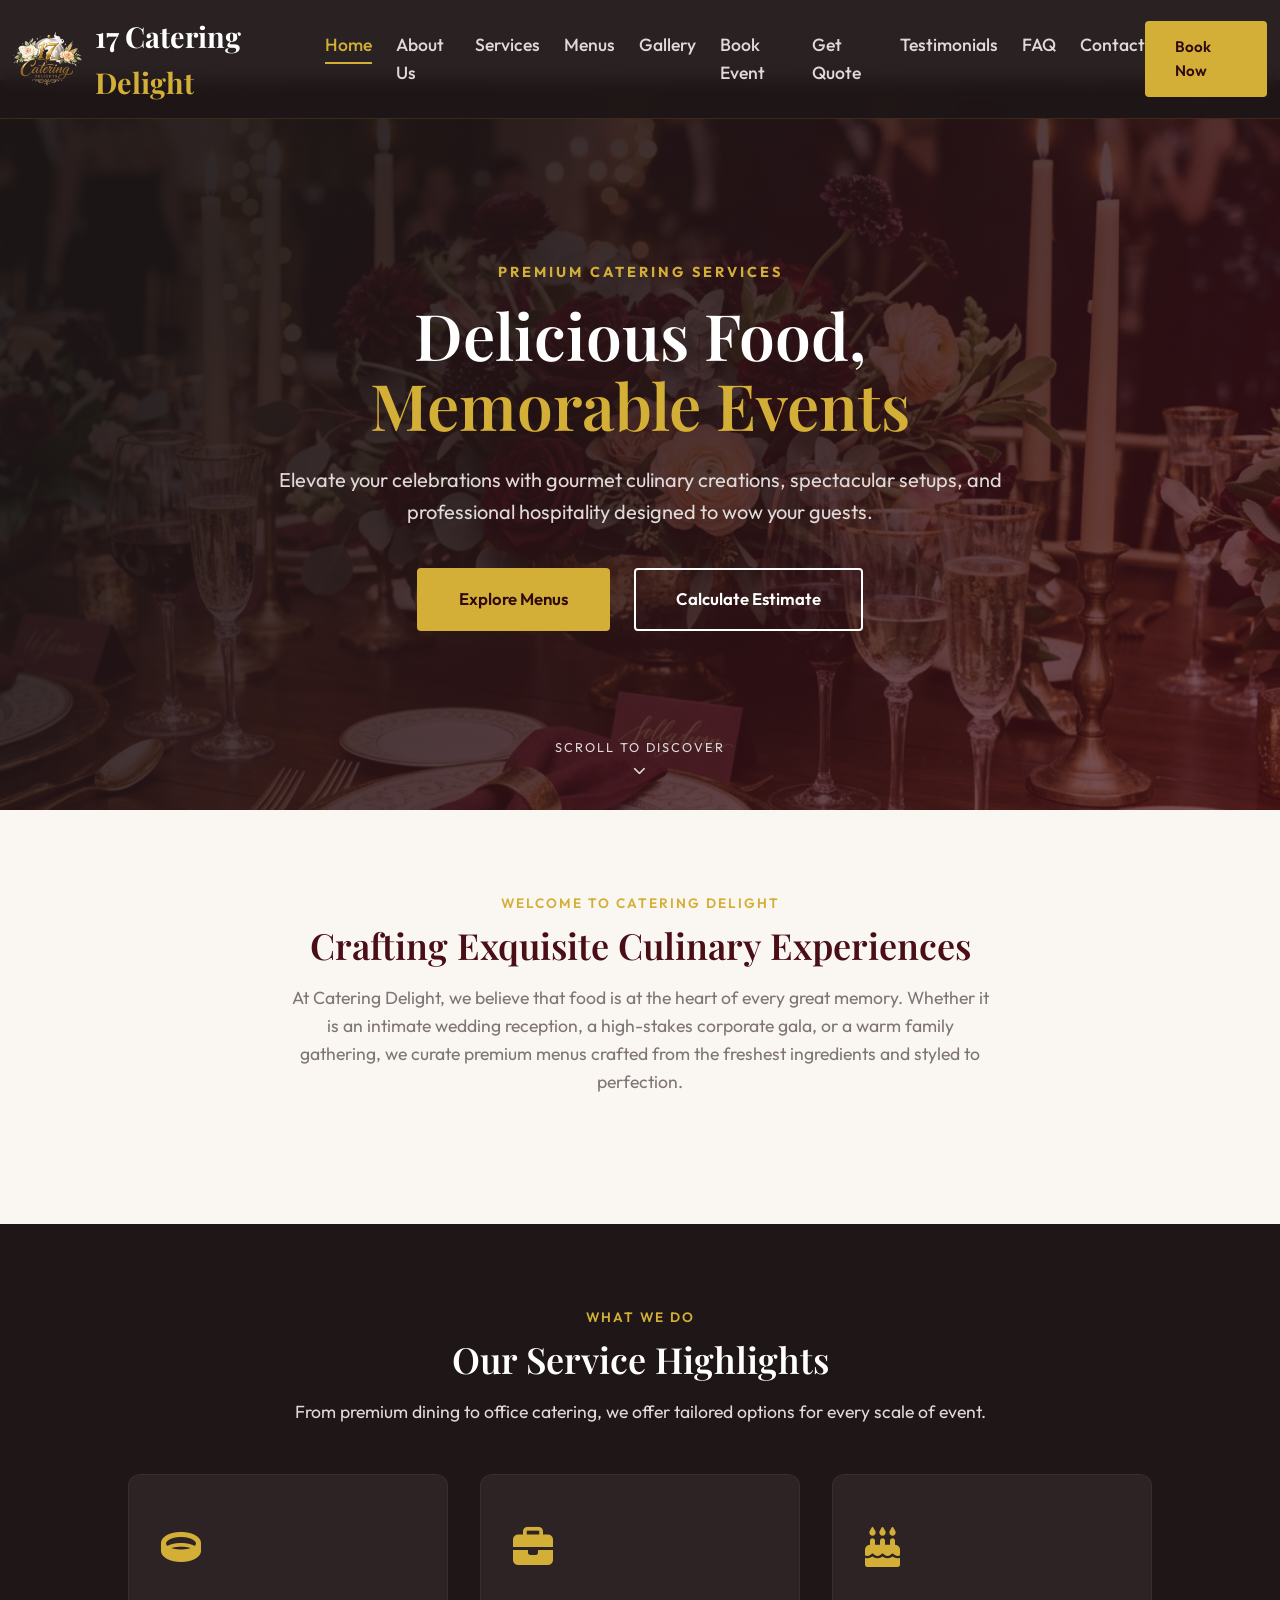
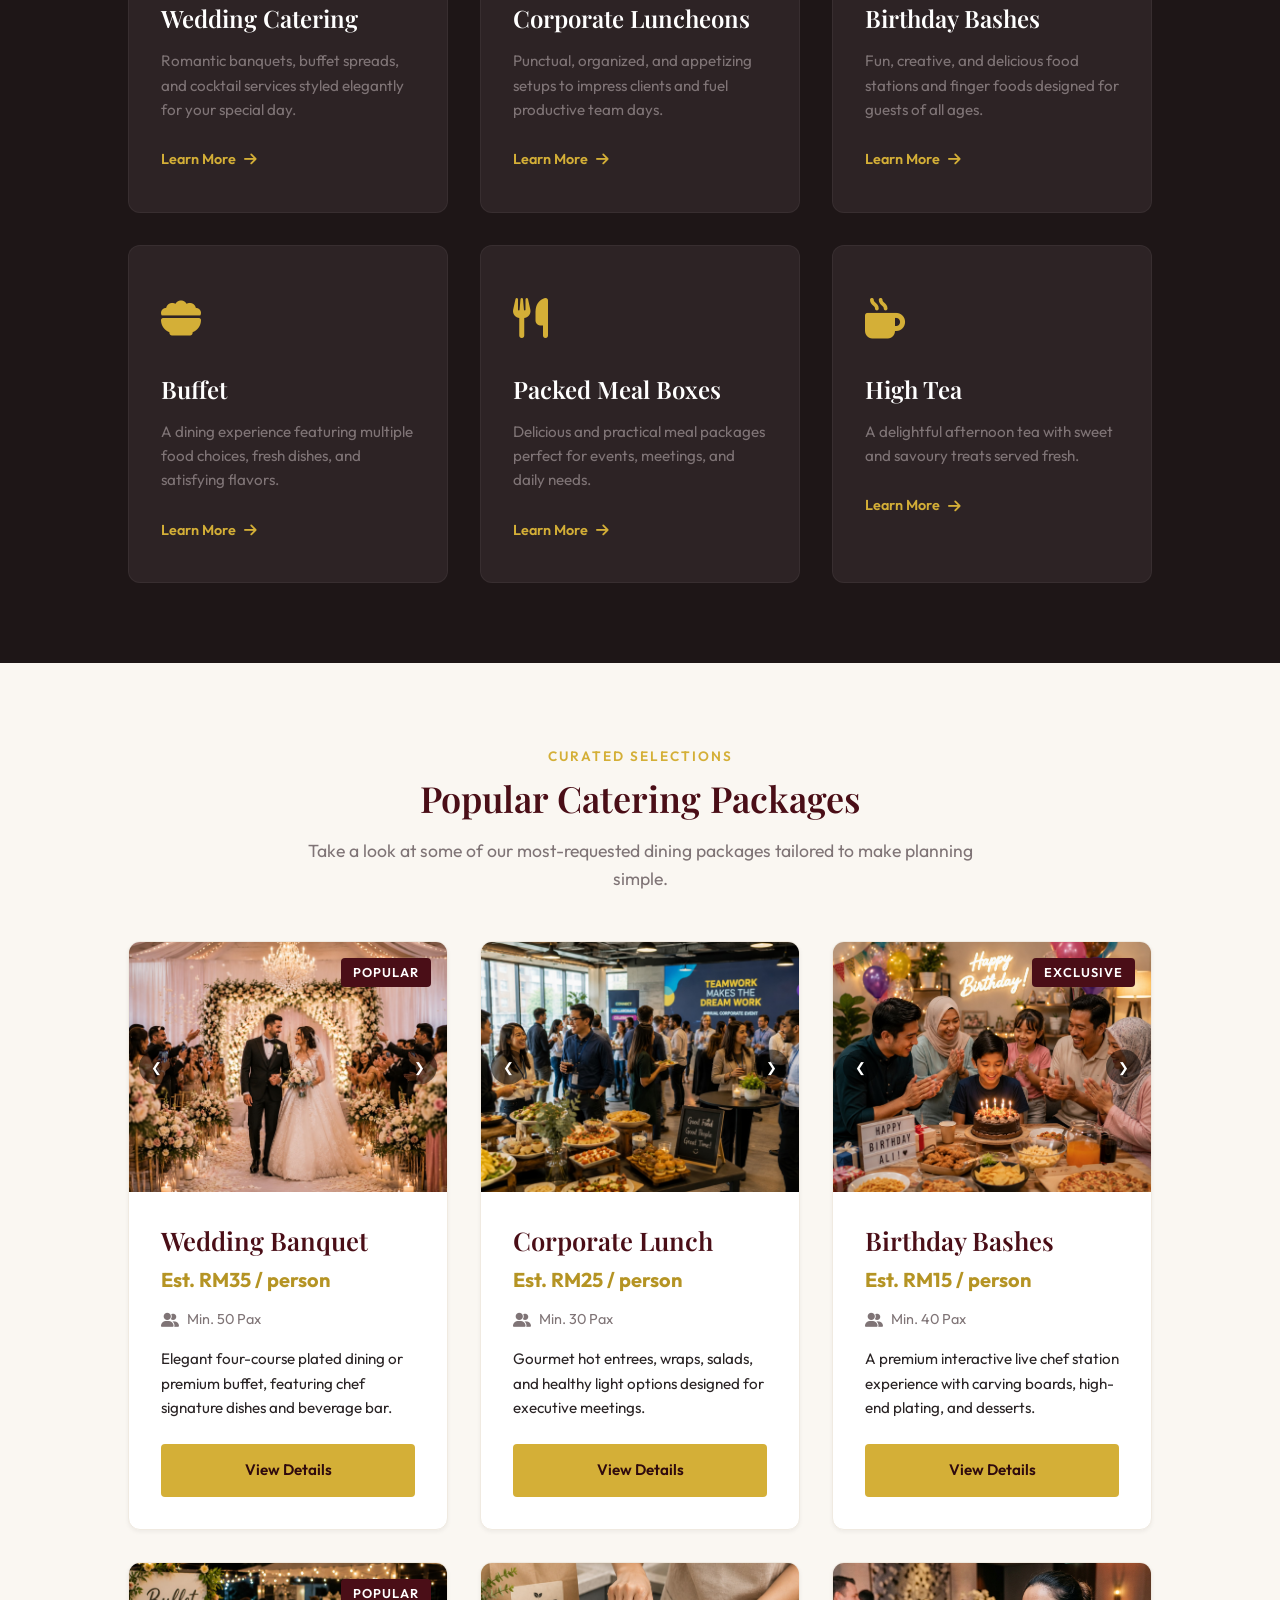
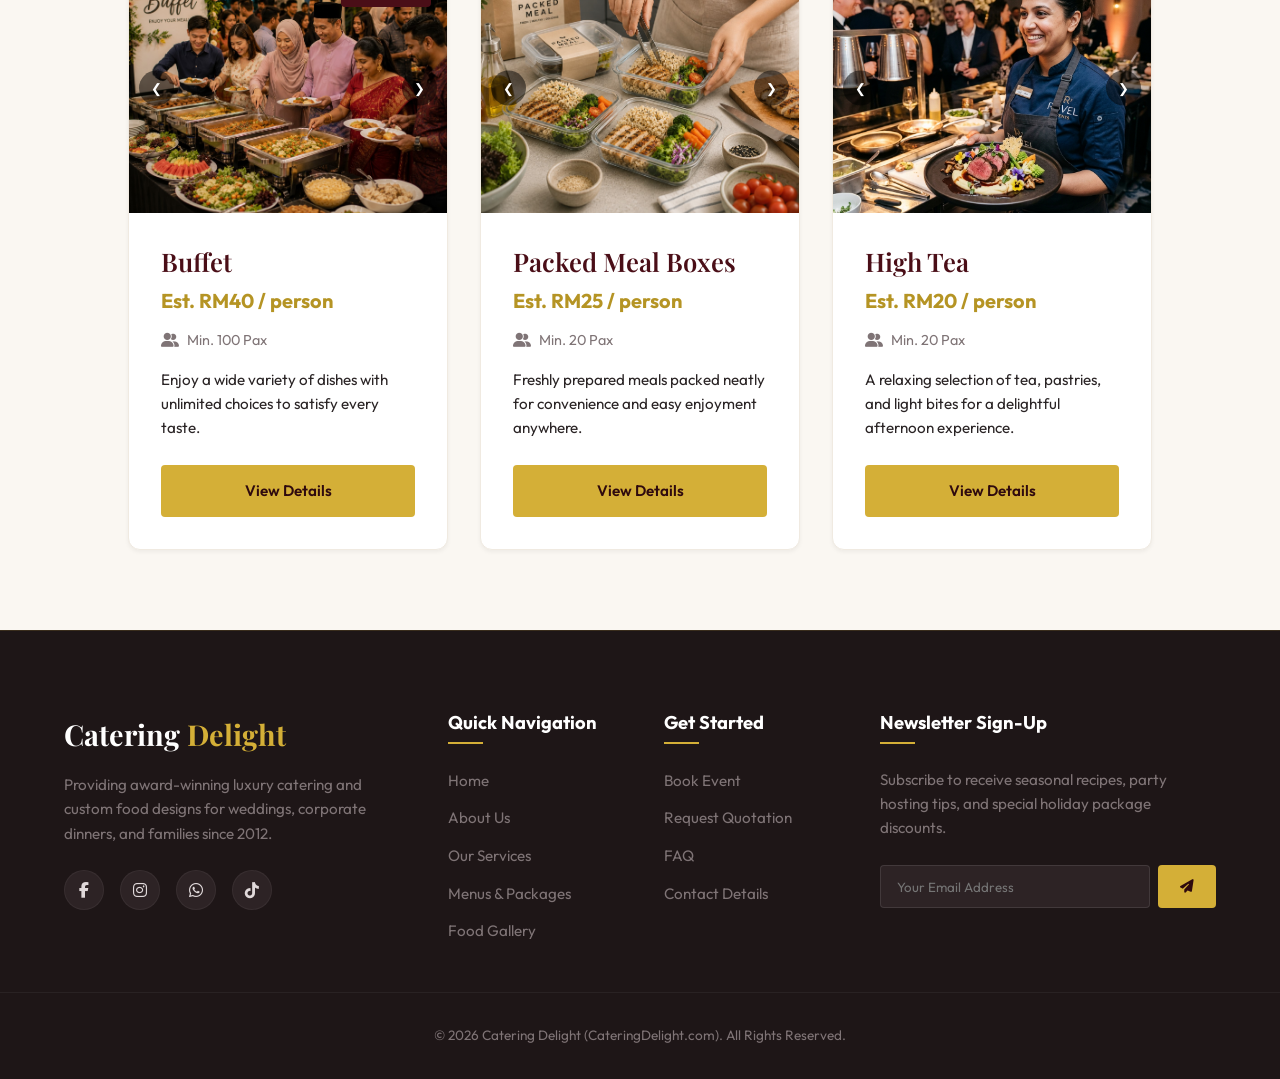
==== 01_homepage.html @ ace0da13 "Add files via upload" ====
<!DOCTYPE html>
<html lang="en">
<head>
  <meta charset="UTF-8">
  <meta name="viewport" content="width=device-width, initial-scale=1.0">
  <title>17 Catering Delight</title>
  <link rel="icon" type="image/png" href="assets/Logo Catering Delight.png">
  <meta name="description" content="Experience professional, premium, and delicious catering services for weddings, corporate lunches, birthdays, and festive celebrations. Request a quote online today.">
  
  <!-- Google Fonts -->
  <link rel="preconnect" href="https://fonts.googleapis.com">
  <link rel="preconnect" href="https://fonts.gstatic.com" crossorigin>
  <link href="https://fonts.googleapis.com/css2?family=Outfit:wght@300;400;500;600;700&family=Playfair+Display:ital,wght@0,400;0,600;0,700;1,400&display=swap" rel="stylesheet">
  
  <!-- FontAwesome Icons for aesthetics -->
  <link rel="stylesheet" href="https://cdnjs.cloudflare.com/ajax/libs/font-awesome/6.4.0/css/all.min.css">
  
  <!-- Main Stylesheet -->
  <link rel="stylesheet" href="index.css">
</head>
<body>

  <!-- Hidden Background Music -->
	<audio id="bgMusic" autoplay muted loop>
        <source src="assets/bgm_Tanjiro_no_Uta_Piano.mp3" type="audio/mpeg">
        </audio>

    <script>
	const music = document.getElementById("bgMusic");

	document.addEventListener("click", () => {
    	music.muted = false;
    	music.volume = 0.3;
   	music.play();
	}, { once: true });
    </script>


  <!-- Top Navigation Header -->
  <header class="main-header" id="header">
    <div class="header-container">
      <a href="01_homepage.html" class="logo-area" id="logo-link">
        <img src="assets/Logo Catering Delight.png" alt="Catering Delight Logo" class="brand-logo">
        <span class="brand-name"> 17 Catering <span class="gold-text">Delight</span></span>
      </a>
      
      <nav class="navbar" id="navbar">
        <ul class="nav-menu">
          <li><a href="01_homepage.html" class="nav-link active" id="nav-home">Home</a></li>
          <li><a href="02_about_us.html" class="nav-link" id="nav-about">About Us</a></li>
          <li><a href="03_catering_services.html" class="nav-link" id="nav-services">Services</a></li>
          <li><a href="04_menu_food_packages.html" class="nav-link" id="nav-menu-packages">Menus</a></li>
          <li><a href="05_food_gallery.html" class="nav-link" id="nav-gallery">Gallery</a></li>
          <li><a href="06_event_packages_booking.html" class="nav-link" id="nav-booking">Book Event</a></li>
          <li><a href="07_quotation_request.html" class="nav-link" id="nav-quotes">Get Quote</a></li>
          <li><a href="08_customer_testimonials.html" class="nav-link" id="nav-testimonials">Testimonials</a></li>
          <li><a href="09_faq.html" class="nav-link" id="nav-faq">FAQ</a></li>
          <li><a href="10_contact_us.html" class="nav-link" id="nav-contact">Contact</a></li>
        </ul>
      </nav>
      
      <div class="header-ctas">
        <a href="06_event_packages_booking.html" class="btn btn-gold btn-header-cta" id="header-book-btn">Book Now</a>
        <button class="mobile-nav-toggle" id="mobile-toggle" aria-label="Toggle navigation menu">
          <i class="fa-solid fa-bars"></i>
        </button>
      </div>
    </div>
  </header>

  <!-- Mobile Overlay Navigation -->
  <div class="mobile-nav-overlay" id="mobile-overlay">
    <div class="mobile-overlay-header">
      <span class="brand-name">Catering <span class="gold-text">Delight</span></span>
      <button class="mobile-close-btn" id="mobile-close"><i class="fa-solid fa-xmark"></i></button>
    </div>
    <ul class="mobile-menu">
      <li><a href="01_homepage.html" class="mobile-link active">Home</a></li>
      <li><a href="02_about_us.html" class="mobile-link">About Us</a></li>
      <li><a href="03_catering_services.html" class="mobile-link">Services</a></li>
      <li><a href="04_menu_food_packages.html" class="mobile-link">Menus & Packages</a></li>
      <li><a href="05_food_gallery.html" class="mobile-link">Food Gallery</a></li>
      <li><a href="06_event_packages_booking.html" class="mobile-link">Event Booking</a></li>
      <li><a href="07_quotation_request.html" class="mobile-link">Quotation Request</a></li>
      <li><a href="08_customer_testimonials.html" class="mobile-link">Testimonials</a></li>
      <li><a href="09_faq.html" class="mobile-link">FAQ</a></li>
      <li><a href="10_contact_us.html" class="mobile-link">Contact Us</a></li>
    </ul>
  </div>

  <!-- Main Content Container -->
  <main class="main-content">

    <!-- 1. HOMEPAGE SECTION -->
    <section class="page-section" id="home">

      <!-- Hero Banner -->
      <div class="hero-banner">
        <div class="hero-bg-overlay"></div>
        <div class="hero-content-container">
          <span class="hero-sub">PREMIUM CATERING SERVICES</span>
          <h1 class="hero-title">Delicious Food,<br><span class="gold-text">Memorable Events</span></h1>
          <p class="hero-desc">Elevate your celebrations with gourmet culinary creations, spectacular setups, and professional hospitality designed to wow your guests.</p>
          <div class="hero-actions">
            <a href="04_menu_food_packages.html" class="btn btn-gold btn-large" id="hero-menu-cta">Explore Menus</a>
            <a href="07_quotation_request.html" class="btn btn-outline-white btn-large" id="hero-quote-cta">Calculate Estimate</a>
          </div>
        </div>
        <div class="hero-scroll-indicator">
          <span>Scroll to Discover</span>
          <i class="fa-solid fa-chevron-down animate-bounce"></i>
        </div>
      </div>

      <!-- Quick Welcome Pitch -->
      <div class="section-container home-welcome-container">
        <div class="text-center max-w-700 margin-auto">
          <span class="section-sub gold-text">Welcome to Catering Delight</span>
          <h2 class="section-title">Crafting Exquisite Culinary Experiences</h2>
          <p class="section-desc">At Catering Delight, we believe that food is at the heart of every great memory. Whether it is an intimate wedding reception, a high-stakes corporate gala, or a warm family gathering, we curate premium menus crafted from the freshest ingredients and styled to perfection.</p>
        </div>
      </div>

      <!-- Service Highlights Grid -->
      <div class="section-container bg-charcoal text-white home-services-highlights">
        <div class="text-center max-w-700 margin-auto">
          <span class="section-sub gold-text">What We Do</span>
          <h2 class="section-title text-white">Our Service Highlights</h2>
          <p class="section-desc text-light">From premium dining to office catering, we offer tailored options for every scale of event.</p>
        </div>

        <div class="grid-layout cols-3 gap-2">
          <!-- Item 1 -->
          <div class="service-highlight-card">
            <div class="card-icon"><i class="fa-solid fa-ring"></i></div>
            <h3>Wedding Catering</h3>
            <p>Romantic banquets, buffet spreads, and cocktail services styled elegantly for your special day.</p>
            <a href="03_catering_services.html" class="card-link">Learn More <i class="fa-solid fa-arrow-right"></i></a>
          </div>
          <!-- Item 2 -->
          <div class="service-highlight-card">
            <div class="card-icon"><i class="fa-solid fa-briefcase"></i></div>
            <h3>Corporate Luncheons</h3>
            <p>Punctual, organized, and appetizing setups to impress clients and fuel productive team days.</p>
            <a href="03_catering_services.html" class="card-link">Learn More <i class="fa-solid fa-arrow-right"></i></a>
          </div>
          <!-- Item 3 -->
          <div class="service-highlight-card">
            <div class="card-icon"><i class="fa-solid fa-cake-candles"></i></div>
            <h3>Birthday Bashes</h3>
            <p>Fun, creative, and delicious food stations and finger foods designed for guests of all ages.</p>
            <a href="03_catering_services.html" class="card-link">Learn More <i class="fa-solid fa-arrow-right"></i></a>
          </div>
          <!-- Item 4 -->
          <div class="service-highlight-card">
            <div class="card-icon"><i class="fa-solid fa-bowl-food"></i></div>
            <h3>Buffet</h3>
            <p>A dining experience featuring multiple food choices, fresh dishes, and satisfying flavors.</p>
            <a href="03_catering_services.html" class="card-link">Learn More <i class="fa-solid fa-arrow-right"></i></a>
          </div>
          <!-- Item 5 -->
          <div class="service-highlight-card">
            <div class="card-icon"><i class="fa-solid fa-utensils"></i></div>
            <h3>Packed Meal Boxes</h3>
            <p>Delicious and practical meal packages perfect for events, meetings, and daily needs.</p>
            <a href="03_catering_services.html" class="card-link">Learn More <i class="fa-solid fa-arrow-right"></i></a>
          </div>
          <!-- Item 6 -->
          <div class="service-highlight-card">
            <div class="card-icon"><i class="fa-solid fa-mug-hot"></i></div>
            <h3>High Tea</h3>
            <p>A delightful afternoon tea with sweet and savoury treats served fresh.</p>
            <a href="03_catering_services.html" class="card-link">Learn More <i class="fa-solid fa-arrow-right"></i></a>
          </div>
        </div>
      </div>

      <!-- Featured Packages Preview -->
      <div class="section-container home-packages-preview">
        <div class="text-center max-w-700 margin-auto">
          <span class="section-sub gold-text">Curated Selections</span>
          <h2 class="section-title">Popular Catering Packages</h2>
          <p class="section-desc">Take a look at some of our most-requested dining packages tailored to make planning simple.</p>
        </div>

        <div class="grid-layout cols-3 gap-2">
          <!-- Package Preview 1 -->
          <div class="featured-pack-card">
            <div class="pack-card-image">
              <img src="assets/Wedding Catering (People).png"
     class="slider-image active">
              <img src="assets/Wedding Catering (Food).png"
     class="slider-image">

            <button class="img-btn prev-btn">&#10094;</button>
            <button class="img-btn next-btn">&#10095;</button>

              <div class="pack-badge">Popular</div>
            </div>
            <div class="pack-card-content">
              <h3>Wedding Banquet</h3>
              <p class="pack-price">Est. RM35 / person</p>
              <p class="pack-meta"><i class="fa-solid fa-user-group"></i> Min. 50 Pax</p>
              <p class="pack-short-desc">Elegant four-course plated dining or premium buffet, featuring chef signature dishes and beverage bar.</p>
              <a href="04_menu_food_packages.html" class="btn btn-gold btn-full btn-pack-view">View Details</a>
            </div>
          </div>

          <!-- Package Preview 2 -->
          <div class="featured-pack-card">
            <div class="pack-card-image">
              <img src="assets/Corporate Catering (People).png"
     class="slider-image active">
              <img src="assets/Corporate Catering (Food).png"
     class="slider-image">

            <button class="img-btn prev-btn">&#10094;</button>
            <button class="img-btn next-btn">&#10095;</button>

            </div>
            <div class="pack-card-content">
              <h3>Corporate Lunch</h3>
              <p class="pack-price">Est. RM25 / person</p>
              <p class="pack-meta"><i class="fa-solid fa-user-group"></i> Min. 30 Pax</p>
              <p class="pack-short-desc">Gourmet hot entrees, wraps, salads, and healthy light options designed for executive meetings.</p>
              <a href="04_menu_food_packages.html" class="btn btn-gold btn-full btn-pack-view">View Details</a>
            </div>
          </div>

          <!-- Package Preview 3 -->
          <div class="featured-pack-card">
            <div class="pack-card-image">
              <img src="assets/Birthday Catering (People).png"
     class="slider-image active">
              <img src="assets/Birthday Catering (Food).png"
     class="slider-image">

            <button class="img-btn prev-btn">&#10094;</button>
            <button class="img-btn next-btn">&#10095;</button>

              <div class="pack-badge">Exclusive</div>
            </div>
            <div class="pack-card-content">
              <h3>Birthday Bashes</h3>
              <p class="pack-price">Est. RM15 / person</p>
              <p class="pack-meta"><i class="fa-solid fa-user-group"></i> Min. 40 Pax</p>
              <p class="pack-short-desc">A premium interactive live chef station experience with carving boards, high-end plating, and desserts.</p>
              <a href="04_menu_food_packages.html" class="btn btn-gold btn-full btn-pack-view">View Details</a>
            </div>
            </div>

            <!-- Package Preview 4 -->
            <div class="featured-pack-card">
            <div class="pack-card-image">
              <div class="pack-card-image">
              <img src="assets/Buffet (People).png"
     class="slider-image active">
              <img src="assets/Buffet (Food).png"
     class="slider-image">

            <button class="img-btn prev-btn">&#10094;</button>
            <button class="img-btn next-btn">&#10095;</button>
            </div>
            <div class="pack-badge">Popular</div>
            </div>
            <div class="pack-card-content">
              <h3>Buffet</h3>
              <p class="pack-price">Est. RM40 / person</p>
              <p class="pack-meta"><i class="fa-solid fa-user-group"></i> Min. 100 Pax</p>
              <p class="pack-short-desc">Enjoy a wide variety of dishes with unlimited choices to satisfy every taste.</p>
              <a href="04_menu_food_packages.html" class="btn btn-gold btn-full btn-pack-view">View Details</a>
            </div>
          </div>

          <!-- Package Preview 5 -->
          <div class="featured-pack-card">
            <div class="pack-card-image">
              <img src="assets/Packed Meal (People).png"
     class="slider-image active">
              <img src="assets/Packed Meal (Food).png"
     class="slider-image">

            <button class="img-btn prev-btn">&#10094;</button>
            <button class="img-btn next-btn">&#10095;</button>
            </div>
            <div class="pack-card-content">
              <h3>Packed Meal Boxes</h3>
              <p class="pack-price">Est. RM25 / person</p>
              <p class="pack-meta"><i class="fa-solid fa-user-group"></i> Min. 20 Pax</p>
              <p class="pack-short-desc">Freshly prepared meals packed neatly for convenience and easy enjoyment anywhere.</p>
              <a href="04_menu_food_packages.html" class="btn btn-gold btn-full btn-pack-view">View Details</a>
            </div>
            </div>

            <!-- Package Preview 6 -->
            <div class="featured-pack-card">
            <div class="pack-card-image">
              <img src="assets/High Tea (People).png"
     class="slider-image active">
              <img src="assets/High Tea (Food).png"
     class="slider-image">

            <button class="img-btn prev-btn">&#10094;</button>
            <button class="img-btn next-btn">&#10095;</button>
            </div>
            <div class="pack-card-content">
              <h3>High Tea</h3>
              <p class="pack-price">Est. RM20 / person</p>
              <p class="pack-meta"><i class="fa-solid fa-user-group"></i> Min. 20 Pax</p>
              <p class="pack-short-desc">A relaxing selection of tea, pastries, and light bites for a delightful afternoon experience.</p>
              <a href="04_menu_food_packages.html" class="btn btn-gold btn-full btn-pack-view">View Details</a>
            </div>
          </div>
        </div>
      </div>
    </section>

  </main>

  <!-- Footer -->
  <footer class="main-footer">
    <div class="footer-container">
      <div class="footer-column brand-summary">
        <span class="brand-name text-white">Catering <span class="gold-text">Delight</span></span>
        <p>Providing award-winning luxury catering and custom food designs for weddings, corporate dinners, and families since 2012.</p>
        <div class="footer-social-links">
          <a href="https://www.facebook.com/17cateringdelight" aria-label="Facebook"><i class="fa-brands fa-facebook-f"></i></a>
          <a href="https://www.instagram.com/17cateringdelight/" aria-label="Instagram"><i class="fa-brands fa-instagram"></i></a>
          <a href="https://chat.whatsapp.com/KqgLjMQf8G0Cyn4yDADx8A" aria-label="Whatsapp"><i class="fa-brands fa-whatsapp"></i></a>
          <a href="https://www.tiktok.com/@cd17_2026" aria-label="Tiktok"><i class="fa-brands fa-tiktok"></i></a>
        </div>
      </div>

      <div class="footer-column footer-links-list">
        <h3>Quick Navigation</h3>
        <ul>
          <li><a href="01_homepage.html">Home</a></li>
          <li><a href="02_about_us.html">About Us</a></li>
          <li><a href="03_catering_services.html">Our Services</a></li>
          <li><a href="04_menu_food_packages.html">Menus & Packages</a></li>
          <li><a href="05_food_gallery.html">Food Gallery</a></li>
        </ul>
      </div>

      <div class="footer-column footer-links-list">
        <h3>Get Started</h3>
        <ul>
          <li><a href="06_event_packages_booking.html">Book Event</a></li>
          <li><a href="07_quotation_request.html">Request Quotation</a></li>
          <li><a href="09_faq.html">FAQ</a></li>
          <li><a href="10_contact_us.html">Contact Details</a></li>
        </ul>
      </div>

      <div class="footer-column newsletter-col">
        <h3>Newsletter Sign-Up</h3>
        <p>Subscribe to receive seasonal recipes, party hosting tips, and special holiday package discounts.</p>
        <form id="newsletter-form" class="newsletter-form">
          <input type="email" placeholder="Your Email Address" required aria-label="Email Address">
          <button type="submit" class="btn btn-gold btn-small"><i class="fa-solid fa-paper-plane"></i></button>
        </form>
      </div>
    </div>
    
    <div class="footer-bottom text-center">
      <p>&copy; 2026 Catering Delight (CateringDelight.com). All Rights Reserved.</p>
    </div>
  </footer>

  <!-- Main JavaScript File -->
  <script src="app.js"></script>
</body>
</html>
---- index.css ----
/* ==========================================================================
   Catering Delight - Premium Styling System (index.css)
   ========================================================================== */

/* Design Tokens & Theme Variables */
:root {
  /* Brand Palette */
  --maroon-dark: #2F0A0E;
  --maroon-main: #4A0E17;
  --maroon-light: #731A25;
  --gold-dark: #B59424;
  --gold-main: #D4AF37;
  --gold-light: #F3D065;
  --charcoal: #1E1617;
  --charcoal-light: #2D2325;
  --cream-main: #FAF7F2;
  --cream-dark: #F0EAE1;
  --white: #FFFFFF;
  --text-dark: #2A2425;
  --text-light: #E0D9DA;
  --text-gray: #7F7476;
  
  /* Status Colors */
  --success: #2E7D32;
  --success-light: #E8F5E9;
  --error: #C62828;
  --error-light: #FFEBEE;

  /* Typography */
  --font-title: 'Playfair Display', Georgia, serif;
  --font-body: 'Outfit', system-ui, -apple-system, sans-serif;
  
  /* Elevation & Shadows */
  --shadow-sm: 0 2px 4px rgba(0, 0, 0, 0.05);
  --shadow-md: 0 8px 16px rgba(0, 0, 0, 0.08);
  --shadow-lg: 0 16px 32px rgba(74, 14, 23, 0.12);
  --shadow-gold: 0 8px 24px rgba(212, 175, 55, 0.25);
  
  /* Layout Options */
  --radius-sm: 4px;
  --radius-md: 12px;
  --radius-lg: 24px;
  --transition-fast: 0.2s cubic-bezier(0.4, 0, 0.2, 1);
  --transition-normal: 0.4s cubic-bezier(0.4, 0, 0.2, 1);
  
  /* Glassmorphism Defaults */
  --glass-bg: rgba(255, 255, 255, 0.85);
  --glass-border: rgba(212, 175, 55, 0.15);
  --glass-shadow: 0 8px 32px rgba(30, 22, 23, 0.05);
}

/* Reset and Global Settings */
* {
  box-sizing: border-box;
  margin: 0;
  padding: 0;
}

html {
  scroll-behavior: smooth;
  font-size: 16px;
  background-color: var(--cream-main);
  color: var(--text-dark);
  font-family: var(--font-body);
}

body {
  line-height: 1.6;
  min-height: 100vh;
  display: flex;
  flex-direction: column;
  overflow-x: hidden;
}

a {
  color: inherit;
  text-decoration: none;
  transition: var(--transition-fast);
}

ul {
  list-style: none;
}

img {
  max-width: 100%;
  height: auto;
  display: block;
}

/* Common Layout Utilities */
.section-container {
  padding: 5rem 10%;
  max-width: 1400px;
  margin: 0 auto;
  width: 100%;
}

.bg-maroon {
  background-color: var(--maroon-main);
  color: var(--white);
}

.bg-charcoal {
  background-color: var(--charcoal);
  color: var(--white);
}

.bg-cream {
  background-color: var(--cream-dark);
}

.text-white { color: var(--white) !important; }
.text-center { text-align: center; }
.text-right { text-align: right; }
.gold-text { color: var(--gold-main) !important; }
.text-success { color: var(--success) !important; }
.text-error { color: var(--error) !important; }
.text-light { color: var(--text-light) !important; }
.text-small { font-size: 0.875rem; }
.uppercase-lettering { text-transform: uppercase; letter-spacing: 2px; font-weight: 600; font-size: 0.85rem; }

.max-w-600 { max-width: 600px; }
.max-w-700 { max-width: 700px; }
.max-w-800 { max-width: 800px; }
.margin-auto { margin-left: auto; margin-right: auto; }
.margin-top-1 { margin-top: 1rem; }
.margin-top-15 { margin-top: 1.5rem; }
.margin-top-2 { margin-top: 2rem; }
.margin-top-3 { margin-top: 3rem; }
.margin-bottom-1 { margin-bottom: 1rem; }
.margin-bottom-2 { margin-bottom: 2rem; }
.margin-top-05 { margin-top: 0.5rem; }
.margin-top-02 { margin-top: 0.25rem; }
.pb-1 { padding-bottom: 1rem; }
.pb-2 { padding-bottom: 2rem; }
.pt-0 { padding-top: 0 !important; }
.mb-1 { margin-bottom: 1rem; }
.mb-2 { margin-bottom: 2rem; }
.pad-1 { padding: 1rem; }
.pad-2 { padding: 2rem; }

.border-bottom { border-bottom: 1px solid rgba(255, 255, 255, 0.15); }
.border-top { border-top: 1px solid rgba(255, 255, 255, 0.15); }
.border-gold { border: 1px solid var(--gold-main); }

.flex-layout { display: flex; }
.flex-column { flex-direction: column; }
.justify-between { justify-content: space-between; }
.align-center { align-items: center; }
.flex-center { display: flex; align-items: center; justify-content: center; }
.flex-1 { flex: 1; }

.grid-layout {
  display: grid;
  width: 100%;
}
.cols-2 { grid-template-columns: repeat(2, 1fr); }
.cols-3 { grid-template-columns: repeat(3, 1fr); }
.cols-4 { grid-template-columns: repeat(4, 1fr); }
.gap-1 { gap: 1rem; }
.gap-2 { gap: 2rem; }
.gap-3 { gap: 3rem; }

/* Elegant Typography Styles */
h1, h2, h3, h4 {
  font-family: var(--font-title);
  font-weight: 600;
  line-height: 1.25;
}

h1.page-heading {
  font-size: 3rem;
  margin-top: 0.5rem;
  margin-bottom: 1.5rem;
  position: relative;
}

h1.page-heading::after {
  content: '';
  display: block;
  width: 80px;
  height: 3px;
  background-color: var(--gold-main);
  margin: 1rem auto 0 auto;
}

.section-sub {
  font-family: var(--font-body);
  text-transform: uppercase;
  letter-spacing: 2px;
  font-weight: 600;
  font-size: 0.85rem;
  display: inline-block;
  margin-bottom: 0.5rem;
}

.section-title {
  font-size: 2.25rem;
  margin-bottom: 1rem;
  color: var(--maroon-main);
}

.section-desc {
  font-size: 1.1rem;
  color: var(--text-gray);
  margin-bottom: 3rem;
}

/* Buttons Styles */
.btn {
  display: inline-flex;
  align-items: center;
  justify-content: center;
  font-family: var(--font-body);
  font-weight: 600;
  padding: 0.75rem 1.75rem;
  border-radius: var(--radius-sm);
  cursor: pointer;
  transition: all var(--transition-fast);
  border: 2px solid transparent;
  font-size: 0.95rem;
}

.btn-large {
  padding: 1rem 2.5rem;
  font-size: 1.05rem;
}

.btn-small {
  padding: 0.5rem 1.25rem;
  font-size: 0.85rem;
}

.btn-full {
  width: 100%;
}

.btn-gold {
  background-color: var(--gold-main);
  color: var(--maroon-dark);
}

.btn-gold:hover {
  background-color: var(--gold-light);
  transform: translateY(-2px);
  box-shadow: var(--shadow-gold);
}

.btn-maroon {
  background-color: var(--maroon-main);
  color: var(--white);
}

.btn-maroon:hover {
  background-color: var(--maroon-light);
  transform: translateY(-2px);
  box-shadow: var(--shadow-lg);
}

.btn-outline-white {
  background-color: transparent;
  border-color: var(--white);
  color: var(--white);
}

.btn-outline-white:hover {
  background-color: var(--white);
  color: var(--maroon-dark);
  transform: translateY(-2px);
}

.btn-outline-maroon {
  background-color: transparent;
  border-color: var(--maroon-main);
  color: var(--maroon-main);
}

.btn-outline-maroon:hover {
  background-color: var(--maroon-main);
  color: var(--white);
  transform: translateY(-2px);
}

/* Glassmorphism Card System */
.card-glass {
  background: var(--glass-bg);
  border: 1px solid var(--glass-border);
  box-shadow: var(--glass-shadow);
  border-radius: var(--radius-md);
  backdrop-filter: blur(16px);
  -webkit-backdrop-filter: blur(16px);
  transition: all var(--transition-normal);
}

.card-glass:hover {
  border-color: var(--gold-main);
  box-shadow: var(--shadow-md);
  transform: translateY(-4px);
}

/* Main Navigation Header styling */
.main-header {
  position: fixed;
  top: 0;
  left: 0;
  width: 100%;
  z-index: 1000;
  background: rgba(30, 22, 23, 0.95);
  backdrop-filter: blur(8px);
  -webkit-backdrop-filter: blur(8px);
  border-bottom: 1px solid rgba(212, 175, 55, 0.15);
  transition: all var(--transition-fast);
}

.header-container {
  display: flex;
  align-items: center;
  justify-content: space-between;
  padding: 0.8rem 1%;
  max-width: 100%;
  margin: auto;
}

.logo-area {
  display: flex;
  align-items: center;
  gap: 0.75rem;
}

.brand-logo {
  height: 70px;
  width: 70px;
  object-fit: contain;
}

.brand-name {
  font-family: var(--font-title);
  font-size: 1.8rem;
  font-weight: 700;
  color: var(--white);
}

.navbar {
  display: flex;
}

.nav-menu {
  display: flex;
  gap: 1.5rem;
}

.nav-link {
  color: var(--text-light);
  font-weight: 500;
  font-size: 1.1rem;
  position: relative;
  padding: 0.5rem 0;
}

.nav-link:hover, .nav-link.active {
  color: var(--gold-main);
}

.nav-link::after {
  content: '';
  position: absolute;
  bottom: 0;
  left: 0;
  width: 0;
  height: 2px;
  background-color: var(--gold-main);
  transition: width var(--transition-fast);
}

.nav-link:hover::after, .nav-link.active::after {
  width: 100%;
}

.header-ctas {
  display: flex;
  align-items: center;
  gap: 1rem;
}

.mobile-nav-toggle {
  display: none;
  background: none;
  border: none;
  color: var(--white);
  font-size: 1.5rem;
  cursor: pointer;
}

/* Mobile Overlay Menu */
.mobile-nav-overlay {
  position: fixed;
  top: 0;
  left: -100%;
  width: 100%;
  height: 100vh;
  z-index: 1100;
  background-color: var(--charcoal);
  padding: 2rem;
  transition: left var(--transition-normal);
  display: flex;
  flex-direction: column;
}

.mobile-nav-overlay.open {
  left: 0;
}

.mobile-overlay-header {
  display: flex;
  justify-content: space-between;
  align-items: center;
  margin-bottom: 3rem;
}

.mobile-close-btn {
  background: none;
  border: none;
  color: var(--white);
  font-size: 2rem;
  cursor: pointer;
}

.mobile-menu {
  display: flex;
  flex-direction: column;
  gap: 1.5rem;
}

.mobile-link {
  font-size: 1.5rem;
  font-family: var(--font-title);
  color: var(--white);
}

.mobile-link:hover {
  color: var(--gold-main);
  padding-left: 0.5rem;
}

/* Page Section Switching Shell */
.main-content {
  margin-top: 80px; /* Offset for fixed header */
  flex: 1;
}

.page-section {
  display: block;
  opacity: 1;
}

/* ==========================================================================
   1. Homepage Section Styling
   ========================================================================== */
.hero-banner {
  height: calc(90vh - 80px);
  min-height: 550px;
  position: relative;
  background-image: url('assets/wedding_banquet.png');
  background-size: cover;
  background-position: center;
  display: flex;
  align-items: center;
  justify-content: center;
  text-align: center;
  color: var(--white);
}

.hero-bg-overlay {
  position: absolute;
  top: 0;
  left: 0;
  width: 100%;
  height: 100%;
  background: linear-gradient(135deg, rgba(30, 22, 23, 0.92) 20%, rgba(74, 14, 23, 0.7) 100%);
}

.hero-content-container {
  position: relative;
  z-index: 2;
  max-width: 800px;
  padding: 0 2rem;
  animation: fadeInUp 0.8s ease-out;
}

.hero-sub {
  font-size: 0.9rem;
  letter-spacing: 3px;
  text-transform: uppercase;
  color: var(--gold-main);
  font-weight: 700;
  display: inline-block;
  margin-bottom: 1rem;
}

.hero-title {
  font-size: 4rem;
  margin-bottom: 1.5rem;
  line-height: 1.1;
}

.hero-desc {
  font-size: 1.25rem;
  color: var(--text-light);
  margin-bottom: 2.5rem;
}

.hero-actions {
  display: flex;
  gap: 1.5rem;
  justify-content: center;
}

.hero-scroll-indicator {
  position: absolute;
  bottom: 2rem;
  left: 50%;
  transform: translateX(-50%);
  z-index: 2;
  font-size: 0.8rem;
  text-transform: uppercase;
  letter-spacing: 2px;
  color: var(--text-light);
  display: flex;
  flex-direction: column;
  align-items: center;
  gap: 0.5rem;
}

.animate-bounce {
  animation: bounce 2s infinite;
}

/* Service Highlights Home Grid */
.service-highlight-card {
  padding: 2.5rem 2rem;
  background-color: var(--charcoal-light);
  border-radius: var(--radius-md);
  border: 1px solid rgba(255, 255, 255, 0.05);
  transition: all var(--transition-normal);
}

.service-highlight-card:hover {
  transform: translateY(-5px);
  border-color: var(--gold-main);
  background-color: rgba(74, 14, 23, 0.2);
}

.card-icon {
  font-size: 2.5rem;
  color: var(--gold-main);
  margin-bottom: 1.5rem;
}

.service-highlight-card h3 {
  font-size: 1.5rem;
  color: var(--white);
  margin-bottom: 1rem;
}

.service-highlight-card p {
  color: var(--text-gray);
  margin-bottom: 1.5rem;
  font-size: 0.95rem;
}

.card-link {
  color: var(--gold-main);
  font-weight: 600;
  font-size: 0.9rem;
  display: inline-flex;
  align-items: center;
  gap: 0.5rem;
}

.card-link:hover {
  color: var(--white);
}

/* Popular Packages Home Preview */
.featured-pack-card {
  background-color: var(--white);
  border-radius: var(--radius-md);
  overflow: hidden;
  box-shadow: var(--shadow-sm);
  border: 1px solid var(--cream-dark);
  transition: all var(--transition-normal);
  display: flex;
  flex-direction: column;
}

.featured-pack-card:hover {
  box-shadow: var(--shadow-lg);
  transform: translateY(-5px);
}

.pack-card-image {
    position: relative;
    height: 250px;
    overflow: hidden;
}

.slider-image {
    position: absolute;
    width: 100%;
    height: 100%;
    object-fit: cover;

    opacity: 0;
    transition: opacity 0.5s ease;
}

.slider-image.active {
    opacity: 1;
}

/* Buttons */
.img-btn {
    position: absolute;
    top: 50%;
    transform: translateY(-50%);

    width: 35px;
    height: 35px;

    border: none;
    border-radius: 50%;

    background: rgba(0,0,0,0.5);
    color: white;

    cursor: pointer;
    z-index: 20;
}

.prev-btn {
    left: 10px;
}

.next-btn {
    right: 10px;
}

.img-btn:hover {
    background: rgba(0,0,0,0.8);
}

.pack-badge {
  position: absolute;
  top: 1rem;
  right: 1rem;
  background-color: var(--maroon-main);
  color: var(--white);
  padding: 0.25rem 0.75rem;
  font-size: 0.8rem;
  font-weight: 600;
  border-radius: var(--radius-sm);
  text-transform: uppercase;
  letter-spacing: 1px;
}

.pack-card-content {
  padding: 2rem;
  flex: 1;
  display: flex;
  flex-direction: column;
}

.pack-card-content h3 {
  font-size: 1.6rem;
  color: var(--maroon-main);
  margin-bottom: 0.5rem;
}

.pack-price {
  font-size: 1.25rem;
  color: var(--gold-dark);
  font-weight: 700;
  margin-bottom: 0.75rem;
}

.pack-meta {
  font-size: 0.9rem;
  color: var(--text-gray);
  margin-bottom: 1rem;
  display: flex;
  align-items: center;
  gap: 0.5rem;
}

.pack-short-desc {
  font-size: 0.95rem;
  color: var(--text-dark);
  margin-bottom: 1.5rem;
  flex: 1;
}

.btn-pack-view {
  margin-top: auto;
}

/* ==========================================================================
   2. About Us Section Styling
   ========================================================================== */
.header-banner-section {
  padding: 4rem 5%;
}

.about-p {
  font-size: 1.05rem;
  margin-bottom: 1.5rem;
}

.mission-vision-box {
  display: flex;
  flex-direction: column;
  gap: 1.5rem;
  margin-top: 2rem;
}

.mv-item {
  border-left: 3px solid var(--gold-main);
  padding-left: 1.5rem;
}

.mv-item h4 {
  font-size: 1.2rem;
  color: var(--maroon-main);
  margin-bottom: 0.5rem;
}

.mv-item p {
  font-size: 0.95rem;
  color: var(--text-gray);
}

.img-frame-container {
  position: relative;
  padding: 1.5rem;
}

.img-frame-container::before {
  content: '';
  position: absolute;
  top: 0;
  left: 0;
  width: 90%;
  height: 90%;
  border: 3px solid var(--gold-main);
  border-radius: var(--radius-md);
  z-index: 1;
}

.img-frame-main {
  position: relative;
  z-index: 2;
  border-radius: var(--radius-md);
  box-shadow: var(--shadow-lg);
  width: 100%;
}

.experience-years-badge {
  position: absolute;
  bottom: 0;
  right: 0;
  background-color: var(--maroon-main);
  color: var(--white);
  padding: 1.5rem;
  border-radius: var(--radius-md);
  z-index: 3;
  box-shadow: var(--shadow-md);
  max-width: 180px;
  text-align: center;
}

.badge-num {
  display: block;
  font-family: var(--font-title);
  font-size: 2.5rem;
  font-weight: 700;
  color: var(--gold-main);
  line-height: 1;
}

.badge-lbl {
  font-size: 0.85rem;
  font-weight: 500;
  line-height: 1.2;
}

.pillar-card {
  border-radius: var(--radius-md);
}

.pillar-icon {
  font-size: 3rem;
  color: var(--gold-main);
  margin-bottom: 1.5rem;
}

.pillar-card h3 {
  font-size: 1.4rem;
  color: var(--maroon-main);
  margin-bottom: 1rem;
}

.pillar-card p {
  font-size: 0.95rem;
  color: var(--text-gray);
}

.stats-counter-section {
  padding: 4rem 10%;
}

.stat-box {
  padding: 1.5rem;
}

.stat-number {
  font-family: var(--font-title);
  font-size: 3rem;
  font-weight: 700;
  color: var(--gold-main);
  display: block;
  margin-bottom: 0.5rem;
}

.stat-label {
  text-transform: uppercase;
  letter-spacing: 1px;
  font-size: 0.85rem;
  color: var(--text-light);
}

/* ==========================================================================
   3. Services Section Styling
   ========================================================================== */
.service-card {
  background-color: var(--white);
  border-radius: var(--radius-md);
  overflow: hidden;
  box-shadow: var(--shadow-sm);
  border: 1px solid var(--cream-dark);
  transition: all var(--transition-normal);
  display: flex;
  flex-direction: column;
}

.service-card:hover {
  transform: translateY(-6px);
  box-shadow: var(--shadow-lg);
}

.service-img-placeholder {
  height: 150px;
  display: flex;
  align-items: center;
  justify-content: center;
  color: var(--white);
  font-size: 4rem;
}

.service-content {
  padding: 2rem;
  flex: 1;
  display: flex;
  flex-direction: column;
}

.service-content h3 {
  font-size: 1.6rem;
  color: var(--maroon-main);
  margin-bottom: 1rem;
}

.service-content p {
  font-size: 0.95rem;
  color: var(--text-gray);
  margin-bottom: 1.5rem;
  flex: 1;
}

.service-content ul {
  margin-bottom: 2rem;
  padding-left: 1.25rem;
}

.service-content ul li {
  font-size: 0.9rem;
  margin-bottom: 0.5rem;
  color: var(--text-dark);
  position: relative;
  list-style-type: square;
}

/* ==========================================================================
   4. Menu & Packages Styling
   ========================================================================== */
.menu-builder-container {
  padding-bottom: 3rem;
}

.customizer-box {
  padding: 2.5rem;
  border-radius: var(--radius-md);
}

.customizer-header {
  margin-bottom: 2rem;
  border-bottom: 1px solid rgba(212, 175, 55, 0.2);
  padding-bottom: 1rem;
}

.customizer-header h3 {
  font-size: 1.5rem;
  color: var(--maroon-main);
  margin-bottom: 0.25rem;
}

.customizer-header p {
  font-size: 0.95rem;
  color: var(--text-gray);
}

.customizer-body label {
  display: block;
  font-weight: 600;
  font-size: 0.9rem;
  margin-bottom: 0.5rem;
  color: var(--maroon-dark);
}

.customizer-body select {
  width: 100%;
  padding: 0.8rem 1rem;
  border-radius: var(--radius-sm);
  border: 1px solid var(--cream-dark);
  background-color: var(--white);
  font-family: var(--font-body);
  font-size: 0.95rem;
  color: var(--text-dark);
  cursor: pointer;
  transition: all var(--transition-fast);
}

.customizer-body select:focus {
  outline: none;
  border-color: var(--gold-main);
  box-shadow: 0 0 0 3px rgba(212, 175, 55, 0.15);
}

.customizer-summary-text {
  font-size: 1rem;
  color: var(--maroon-main);
}

.package-detail-card {
  background-color: var(--white);
  border-radius: var(--radius-md);
  overflow: hidden;
  box-shadow: var(--shadow-sm);
  border: 1px solid var(--cream-dark);
  display: flex;
  flex-direction: column;
}

.pkg-image {
  position: relative;
  height: 300px;
}

.pkg-image img {
  width: 100%;
  height: 100%;
  object-fit: cover;
}

.pkg-price-badge {
  position: absolute;
  bottom: 1.5rem;
  left: 1.5rem;
  background-color: var(--maroon-main);
  color: var(--white);
  padding: 0.5rem 1.2rem;
  font-size: 1.25rem;
  font-weight: 700;
  border-radius: var(--radius-sm);
  box-shadow: var(--shadow-md);
}

.pkg-info {
  padding: 2.5rem;
  flex: 1;
  display: flex;
  flex-direction: column;
}

.pkg-header {
  display: flex;
  justify-content: space-between;
  align-items: center;
  margin-bottom: 1rem;
}

.pkg-header h2 {
  font-size: 2rem;
  color: var(--maroon-main);
}

.pkg-meta-item {
  font-size: 0.95rem;
  font-weight: 600;
  color: var(--text-gray);
}

.pkg-desc {
  font-size: 1rem;
  color: var(--text-dark);
  margin-bottom: 2rem;
}

.pkg-menu-list {
  background-color: var(--cream-main);
  padding: 1.5rem;
  border-radius: var(--radius-md);
  margin-bottom: 2.5rem;
  flex: 1;
}

.pkg-menu-list h4 {
  font-size: 1.1rem;
  color: var(--maroon-main);
  margin-bottom: 1rem;
  font-family: var(--font-body);
  font-weight: 700;
  border-bottom: 1px solid var(--cream-dark);
  padding-bottom: 0.5rem;
}

.pkg-menu-list ul {
  display: flex;
  flex-direction: column;
  gap: 0.75rem;
}

.pkg-menu-list ul li {
  font-size: 0.95rem;
  color: var(--text-dark);
  line-height: 1.4;
}

.pkg-actions {
  margin-top: auto;
}

.festive-special-section {
  margin-top: 4rem;
}

/* ==========================================================================
   5. Food Gallery Section
   ========================================================================== */
.gallery-filter-bar {
  display: flex;
  justify-content: center;
  gap: 1rem;
  flex-wrap: wrap;
}

.gallery-filter-btn {
  background: transparent;
  border: 1px solid var(--cream-dark);
  padding: 0.6rem 1.5rem;
  border-radius: 30px;
  cursor: pointer;
  font-family: var(--font-body);
  font-weight: 600;
  font-size: 0.9rem;
  transition: all var(--transition-fast);
}

.gallery-filter-btn:hover, .gallery-filter-btn.active {
  background-color: var(--maroon-main);
  color: var(--white);
  border-color: var(--maroon-main);
}

.gallery-grid {
  display: grid;
  grid-template-columns: repeat(3, 1fr);
  gap: 1.5rem;
}

.gallery-item {
  position: relative;
  aspect-ratio: 4/3;
  border-radius: var(--radius-md);
  overflow: hidden;
  cursor: pointer;
  box-shadow: var(--shadow-sm);
}

.gallery-item img {
  width: 100%;
  height: 100%;
  object-fit: cover;
  transition: transform var(--transition-normal);
}

.mock-gallery-img {
  width: 100%;
  height: 100%;
}

.text-large { font-size: 3rem; }

.gallery-item-overlay {
  position: absolute;
  top: 0;
  left: 0;
  width: 100%;
  height: 100%;
  background: linear-gradient(0deg, rgba(30, 22, 23, 0.9) 0%, rgba(74, 14, 23, 0.2) 100%);
  display: flex;
  justify-content: space-between;
  align-items: flex-end;
  padding: 1.5rem;
  opacity: 0;
  transition: opacity var(--transition-fast);
}

.overlay-text {
  color: var(--white);
}

.gallery-category {
  font-size: 0.75rem;
  text-transform: uppercase;
  letter-spacing: 1px;
  color: var(--gold-main);
  font-weight: 700;
}

.overlay-text h4 {
  font-size: 1.25rem;
  margin-top: 0.25rem;
}

.zoom-icon {
  color: var(--white);
  font-size: 1.5rem;
}

.gallery-item:hover img {
  transform: scale(1.08);
}

.gallery-item:hover .gallery-item-overlay {
  opacity: 1;
}

/* Gallery Video Section */
.video-card {
  padding: 2.5rem;
  border-radius: var(--radius-md);
}

.video-thumbnail-container {
  position: relative;
  border-radius: var(--radius-md);
  overflow: hidden;
  aspect-ratio: 16/9;
}

.mock-video-preview {
  width: 100%;
  height: 100%;
}

.video-mock-overlay {
  position: absolute;
  top: 0;
  left: 0;
  width: 100%;
  height: 100%;
  background-color: rgba(30, 22, 23, 0.5);
  z-index: 10;
}

.video-play-btn {
  background-color: var(--gold-main);
  color: var(--maroon-dark);
  border: none;
  width: 70px;
  height: 70px;
  border-radius: 50%;
  font-size: 1.75rem;
  cursor: pointer;
  display: flex;
  align-items: center;
  justify-content: center;
  padding-left: 0.25rem;
  box-shadow: var(--shadow-md);
  transition: all var(--transition-fast);
}

.video-play-btn:hover {
  transform: scale(1.1);
  background-color: var(--gold-light);
  box-shadow: var(--shadow-gold);
}

.video-info-container h3 {
  font-size: 1.8rem;
  color: var(--maroon-main);
  margin-top: 0.5rem;
  margin-bottom: 1rem;
}

.video-info-container p {
  color: var(--text-dark);
  margin-bottom: 1rem;
}

.video-meta {
  font-size: 0.85rem;
  color: var(--text-gray) !important;
}

/* Lightbox overlay styling */
.gallery-lightbox {
  position: fixed;
  top: 0;
  left: 0;
  width: 100%;
  height: 100%;
  background-color: rgba(15, 10, 11, 0.95);
  z-index: 2000;
  display: none;
  justify-content: center;
  align-items: center;
}

.gallery-lightbox.open {
  display: flex;
}

.lightbox-close {
  position: absolute;
  top: 2rem;
  right: 2rem;
  background: none;
  border: none;
  color: var(--white);
  font-size: 2.5rem;
  cursor: pointer;
  z-index: 2100;
}

.lightbox-prev, .lightbox-next {
  position: absolute;
  top: 50%;
  transform: translateY(-50%);
  background: none;
  border: none;
  color: var(--white);
  font-size: 3rem;
  cursor: pointer;
  padding: 1.5rem;
  z-index: 2100;
  transition: color var(--transition-fast);
}

.lightbox-prev:hover, .lightbox-next:hover {
  color: var(--gold-main);
}

.lightbox-prev { left: 2rem; }
.lightbox-next { right: 2rem; }

.lightbox-content {
  max-width: 80%;
  max-height: 80%;
  display: flex;
  flex-direction: column;
  align-items: center;
  animation: scaleUp 0.3s ease-out;
}

.lightbox-image {
  max-width: 100%;
  max-height: 70vh;
  object-fit: contain;
  border: 3px solid rgba(255, 255, 255, 0.05);
}

.lightbox-caption {
  text-align: center;
  color: var(--white);
  margin-top: 1.5rem;
  max-width: 600px;
}

.lightbox-caption h3 {
  font-size: 1.5rem;
  color: var(--gold-main);
  margin-bottom: 0.5rem;
}

.lightbox-caption p {
  font-size: 0.95rem;
  color: var(--text-light);
}

/* ==========================================================================
   6. Event Booking Page (Forms Layout)
   ========================================================================== */
.booking-form-card {
  padding: 3.5rem;
}

.form-grid {
  display: grid;
  grid-template-columns: repeat(2, 1fr);
  gap: 1.5rem 2rem;
}

.form-group {
  display: flex;
  flex-direction: column;
}

.form-group.full-width {
  grid-column: span 2;
}

.form-group label {
  font-weight: 600;
  font-size: 0.95rem;
  margin-bottom: 0.5rem;
  color: var(--maroon-dark);
}

.required {
  color: var(--error);
}

.form-group input, 
.form-group select, 
.form-group textarea {
  width: 100%;
  padding: 0.85rem 1.25rem;
  border-radius: var(--radius-sm);
  border: 1px solid var(--cream-dark);
  background-color: var(--white);
  font-family: var(--font-body);
  font-size: 0.95rem;
  color: var(--text-dark);
  transition: all var(--transition-fast);
}

.form-group input:focus, 
.form-group select:focus, 
.form-group textarea:focus {
  outline: none;
  border-color: var(--gold-main);
  box-shadow: 0 0 0 3px rgba(212, 175, 55, 0.15);
}

.form-group textarea {
  resize: vertical;
}

.error-msg {
  display: none;
  color: var(--error);
  font-size: 0.8rem;
  margin-top: 0.4rem;
  font-weight: 500;
}

.form-group.invalid input,
.form-group.invalid select,
.form-group.invalid textarea {
  border-color: var(--error);
  background-color: var(--error-light);
}

.form-group.invalid .error-msg {
  display: block;
}

/* ==========================================================================
   7. Quotation Request Page (Calculator Details)
   ========================================================================== */
.quotation-flow-steps {
  display: flex;
  justify-content: space-between;
  gap: 1.5rem;
  position: relative;
}

.quotation-flow-steps::before {
  content: '';
  position: absolute;
  top: 30px;
  left: 10%;
  width: 80%;
  height: 2px;
  background-color: var(--cream-dark);
  z-index: 1;
}

.flow-step {
  flex: 1;
  text-align: center;
  position: relative;
  z-index: 2;
}

.step-num {
  width: 60px;
  height: 60px;
  border-radius: 50%;
  background-color: var(--maroon-main);
  color: var(--white);
  font-size: 1.5rem;
  font-family: var(--font-title);
  font-weight: 700;
  display: flex;
  align-items: center;
  justify-content: center;
  margin: 0 auto 1.5rem auto;
  border: 4px solid var(--cream-main);
  box-shadow: var(--shadow-sm);
  transition: all var(--transition-fast);
}

.flow-step:hover .step-num {
  background-color: var(--gold-main);
  color: var(--maroon-dark);
  transform: scale(1.1);
}

.flow-step h4 {
  font-size: 1.15rem;
  color: var(--maroon-main);
  margin-bottom: 0.5rem;
}

.flow-step p {
  font-size: 0.85rem;
  color: var(--text-gray);
  line-height: 1.4;
}

/* Calculator Checkbox Group */
.calc-checkbox-group {
  display: flex;
  flex-direction: column;
  gap: 0.75rem;
  margin-top: 0.5rem;
}

.checkbox-container {
  display: block;
  position: relative;
  padding-left: 2rem;
  cursor: pointer;
  font-size: 0.95rem;
  user-select: none;
  font-weight: 500;
}

.checkbox-container input {
  position: absolute;
  opacity: 0;
  cursor: pointer;
  height: 0;
  width: 0;
}

.checkmark {
  position: absolute;
  top: 3px;
  left: 0;
  height: 20px;
  width: 20px;
  background-color: var(--white);
  border: 1px solid var(--cream-dark);
  border-radius: 4px;
  transition: all var(--transition-fast);
}

.checkbox-container:hover input ~ .checkmark {
  border-color: var(--gold-main);
}

.checkbox-container input:checked ~ .checkmark {
  background-color: var(--gold-main);
  border-color: var(--gold-main);
}

.checkmark::after {
  content: "";
  position: absolute;
  display: none;
}

.checkbox-container input:checked ~ .checkmark::after {
  display: block;
}

.checkbox-container .checkmark::after {
  left: 7px;
  top: 3px;
  width: 5px;
  height: 10px;
  border: solid var(--maroon-dark);
  border-width: 0 2px 2px 0;
  transform: rotate(45deg);
}

/* Delivery Area checker */
.delivery-checker-box h4 {
  font-size: 1.05rem;
  color: var(--maroon-main);
  margin-bottom: 0.25rem;
}

.delivery-status-msg {
  display: block;
  font-size: 0.85rem;
  font-weight: 600;
  margin-top: 0.5rem;
}

.calc-settings-card {
  border-radius: var(--radius-md);
}

.calculator-title {
  font-size: 1.8rem;
  color: var(--maroon-main);
  margin-bottom: 0.5rem;
}

/* Live Receipt Display */
.calc-result-card {
  border-radius: var(--radius-md);
  min-height: 400px;
}

.breakdown-list {
  display: flex;
  flex-direction: column;
  gap: 1rem;
  margin-top: 1.5rem;
}

.breakdown-list li {
  display: flex;
  justify-content: space-between;
  font-size: 1rem;
}

.breakdown-list li .lbl {
  color: var(--text-light);
}

.breakdown-list li .val {
  font-weight: 600;
}

.itemized-row {
  display: flex;
  justify-content: space-between;
  margin-bottom: 0.5rem;
}

.result-total-section {
  width: 100%;
}

.total-lbl {
  font-size: 0.85rem;
  display: block;
}

.total-val {
  font-size: 2.5rem;
  font-family: var(--font-title);
  color: var(--gold-main);
  font-weight: 700;
  line-height: 1;
}

.per-person-val {
  font-size: 1.5rem;
  color: var(--white);
  font-weight: 600;
}

/* ==========================================================================
   8. Testimonial Section
   ========================================================================== */
.testimonial-card {
  border-radius: var(--radius-md);
}

.rating-stars {
  font-size: 1.1rem;
}

.testimonial-quote {
  font-size: 1.05rem;
  font-style: italic;
  color: var(--text-dark);
}

.client-avatar {
  width: 50px;
  height: 50px;
  border-radius: 50%;
  font-weight: 700;
  font-size: 1.1rem;
}

.client-name {
  font-size: 1.1rem;
  color: var(--maroon-main);
}

.client-event {
  color: var(--text-gray);
}

/* ==========================================================================
   9. FAQ Section (Accordion)
   ========================================================================== */
.faq-accordion-container {
  display: flex;
  flex-direction: column;
  gap: 1rem;
}

.faq-item {
  background-color: var(--white);
  border-radius: var(--radius-md);
  border: 1px solid var(--cream-dark);
  overflow: hidden;
  transition: all var(--transition-fast);
}

.faq-trigger {
  width: 100%;
  padding: 1.5rem;
  display: flex;
  justify-content: space-between;
  align-items: center;
  background: none;
  border: none;
  cursor: pointer;
  text-align: left;
  font-family: var(--font-title);
  font-size: 1.25rem;
  font-weight: 600;
  color: var(--maroon-main);
  transition: all var(--transition-fast);
}

.faq-trigger:hover {
  background-color: var(--cream-main);
}

.faq-icon {
  font-size: 1rem;
  transition: transform var(--transition-fast);
}

.faq-content {
  max-height: 0;
  overflow: hidden;
  transition: max-height var(--transition-normal) ease-out;
  padding: 0 1.5rem;
}

.faq-content p {
  padding-bottom: 1.5rem;
  color: var(--text-gray);
  font-size: 0.95rem;
}

/* Accordion open states toggled via JS */
.faq-item.open .faq-icon {
  transform: rotate(180deg);
}

.faq-item.open .faq-trigger {
  color: var(--gold-dark);
}

/* ==========================================================================
   10. Contact Us Styling
   ========================================================================== */
.contact-info-list {
  display: flex;
  flex-direction: column;
  gap: 1.5rem;
  margin-top: 2rem;
}

.contact-info-list li {
  display: flex;
  gap: 1.25rem;
  align-items: flex-start;
}

.info-icon {
  font-size: 1.5rem;
  color: var(--gold-main);
  margin-top: 0.2rem;
  width: 30px;
}

.whatsapp-color {
  color: #25D366;
}

.map-mockup-box {
  border-radius: var(--radius-md);
  overflow: hidden;
}

.map-placeholder {
  height: 220px;
  background-color: var(--charcoal-light);
  border: 1px dashed var(--gold-main);
}

/* ==========================================================================
   Success Notification Modal
   ========================================================================== */
.success-modal {
  position: fixed;
  top: 0;
  left: 0;
  width: 100%;
  height: 100%;
  background-color: rgba(30, 22, 23, 0.8);
  z-index: 3000;
  display: none;
  justify-content: center;
  align-items: center;
  padding: 2rem;
}

.success-modal.open {
  display: flex;
}

.modal-card {
  max-width: 500px;
  width: 100%;
  padding: 3rem;
  border-radius: var(--radius-lg);
  position: relative;
  animation: slideDown 0.4s cubic-bezier(0.16, 1, 0.3, 1);
}

.modal-icon {
  font-size: 4rem;
  margin-bottom: 1rem;
}

.modal-card h3 {
  font-size: 2rem;
  color: var(--maroon-main);
  margin-bottom: 1rem;
}

.modal-card p {
  color: var(--text-gray);
  margin-bottom: 1.5rem;
}

.modal-summary-container {
  background-color: var(--cream-dark);
  padding: 1.25rem;
  border-radius: var(--radius-md);
  margin-bottom: 2rem;
  text-align: left;
  border-left: 3px solid var(--gold-main);
}

/* ==========================================================================
   Main Footer Styling
   ========================================================================== */
.main-footer {
  background-color: var(--charcoal);
  color: var(--text-light);
  border-top: 1px solid rgba(212, 175, 55, 0.15);
}

.footer-container {
  max-width: 1400px;
  margin: 0 auto;
  padding: 5rem 5% 3rem 5%;
  display: grid;
  grid-template-columns: 2fr 1fr 1fr 2fr;
  gap: 3rem;
}

.brand-summary p {
  margin-top: 1rem;
  margin-bottom: 1.5rem;
  color: var(--text-gray);
  font-size: 0.95rem;
}

.footer-social-links {
  display: flex;
  gap: 1rem;
}

.footer-social-links a {
  width: 40px;
  height: 40px;
  border-radius: 50%;
  background-color: var(--charcoal-light);
  color: var(--text-light);
  display: flex;
  align-items: center;
  justify-content: center;
  font-size: 1rem;
  border: 1px solid rgba(255, 255, 255, 0.05);
}

.footer-social-links a:hover {
  background-color: var(--gold-main);
  color: var(--maroon-dark);
  border-color: var(--gold-main);
  transform: translateY(-3px);
}

.footer-column h3 {
  font-family: var(--font-body);
  font-size: 1.15rem;
  font-weight: 700;
  color: var(--white);
  margin-bottom: 1.5rem;
  position: relative;
}

.footer-column h3::after {
  content: '';
  display: block;
  width: 35px;
  height: 2px;
  background-color: var(--gold-main);
  margin-top: 0.5rem;
}

.footer-links-list ul {
  display: flex;
  flex-direction: column;
  gap: 0.75rem;
}

.footer-links-list ul a {
  color: var(--text-gray);
  font-size: 0.95rem;
}

.footer-links-list ul a:hover {
  color: var(--gold-main);
  padding-left: 0.25rem;
}

.newsletter-col p {
  font-size: 0.95rem;
  color: var(--text-gray);
  margin-bottom: 1.5rem;
}

.newsletter-form {
  display: flex;
  gap: 0.5rem;
}

.newsletter-form input {
  flex: 1;
  background-color: var(--charcoal-light);
  border: 1px solid rgba(255, 255, 255, 0.1);
  padding: 0.8rem 1rem;
  border-radius: var(--radius-sm);
  color: var(--white);
  font-family: var(--font-body);
}

.newsletter-form input:focus {
  outline: none;
  border-color: var(--gold-main);
}

.footer-bottom {
  border-top: 1px solid rgba(255, 255, 255, 0.05);
  padding: 2rem 5%;
  font-size: 0.85rem;
  color: var(--text-gray);
}

/* ==========================================================================
   CSS Keyframe Animations
   ========================================================================== */
@keyframes fadeInUp {
  from {
    opacity: 0;
    transform: translateY(20px);
  }
  to {
    opacity: 1;
    transform: translateY(0);
  }
}

@keyframes bounce {
  0%, 20%, 50%, 80%, 100% {
    transform: translateY(0);
  }
  40% {
    transform: translateY(-8px);
  }
  60% {
    transform: translateY(-4px);
  }
}

@keyframes slideDown {
  from {
    opacity: 0;
    transform: translateY(-30px);
  }
  to {
    opacity: 1;
    transform: translateY(0);
  }
}

@keyframes scaleUp {
  from {
    opacity: 0;
    transform: scale(0.9);
  }
  to {
    opacity: 1;
    transform: scale(1);
  }
}

/* ==========================================================================
   Responsive Media Queries
   ========================================================================== */

/* Tablet Layout (max-width: 992px) */
@media screen and (max-width: 992px) {
  .section-container {
    padding: 4rem 5%;
  }

  .cols-3 {
    grid-template-columns: repeat(2, 1fr);
    gap: 1.5rem;
  }

  .cols-4 {
    grid-template-columns: repeat(2, 1fr);
  }

  .footer-container {
    grid-template-columns: repeat(2, 1fr);
    gap: 3rem;
  }
  
  .quotation-flow-steps {
    flex-wrap: wrap;
    gap: 2rem 1rem;
  }

  .quotation-flow-steps::before {
    display: none;
  }

  .flow-step {
    flex: calc(50% - 1rem);
  }
}

/* Mobile Portrait Layout (max-width: 768px) */
@media screen and (max-width: 768px) {
  h1.page-heading {
    font-size: 2.25rem;
  }

  .section-title {
    font-size: 1.85rem;
  }

  .navbar {
    display: none;
  }

  .mobile-nav-toggle {
    display: block;
  }

  .hero-title {
    font-size: 2.5rem;
  }

  .hero-desc {
    font-size: 1.05rem;
  }

  .hero-actions {
    flex-direction: column;
    gap: 1rem;
    align-items: center;
  }

  .hero-actions .btn {
    width: 100%;
    max-width: 300px;
  }

  .cols-2, .cols-3, .cols-4 {
    grid-template-columns: 1fr;
    gap: 2rem;
  }

  .form-grid {
    grid-template-columns: 1fr;
    gap: 1.25rem;
  }

  .form-group.full-width {
    grid-column: span 1;
  }

  .booking-form-card, .contact-form-panel {
    padding: 2rem 1.5rem;
  }

  .pkg-header {
    flex-direction: column;
    align-items: flex-start;
    gap: 0.5rem;
  }

  .gallery-grid {
    grid-template-columns: 1fr;
  }

  .video-card {
    flex-direction: column;
    padding: 1.5rem;
  }

  .gallery-filter-bar {
    gap: 0.5rem;
  }
  
  .gallery-filter-btn {
    padding: 0.5rem 1rem;
    font-size: 0.8rem;
  }
  
  .lightbox-prev, .lightbox-next {
    font-size: 2rem;
  }
  
  .lightbox-prev { left: 0.5rem; }
  .lightbox-next { right: 0.5rem; }
}

/* Extra Small Devices (max-width: 480px) */
@media screen and (max-width: 480px) {
  .footer-container {
    grid-template-columns: 1fr;
    gap: 2.5rem;
  }
  
  .experience-years-badge {
    position: relative;
    right: auto;
    bottom: auto;
    margin-top: 1rem;
    width: 100%;
    max-width: none;
  }
  
  .flow-step {
    flex: 100%;
  }
}

/* ==========================
   TEAM SECTION
========================== */

.team-grid{
    display:grid;
    grid-template-columns:repeat(3, 1fr);
    gap:30px;
    margin-top:40px;
}

.team-card{
    background:#ffffff;
    border-radius:15px;
    padding:20px;
    text-align:center;
    box-shadow:0 5px 15px rgba(0,0,0,0.1);
    transition:0.3s;
}

.team-card:hover{
    transform:translateY(-5px);
}

.team-card img{
    display: block;
    width: 220px;
    height: 280px;
    object-fit: cover;
    border-radius: 10px;
    margin: 0 auto 15px auto;
}

.team-card h3{
    font-size:20px;
    color:#6b1f1f;
    margin-bottom:8px;
    text-transform:uppercase;
}

.team-card p{
    color:#b8860b;
    font-weight:600;
}

/* Tablet */
@media(max-width:992px){
    .team-grid{
        grid-template-columns:repeat(2,1fr);
    }
}

/* Mobile */
@media(max-width:768px){
    .team-grid{
        grid-template-columns:1fr;
    }
}
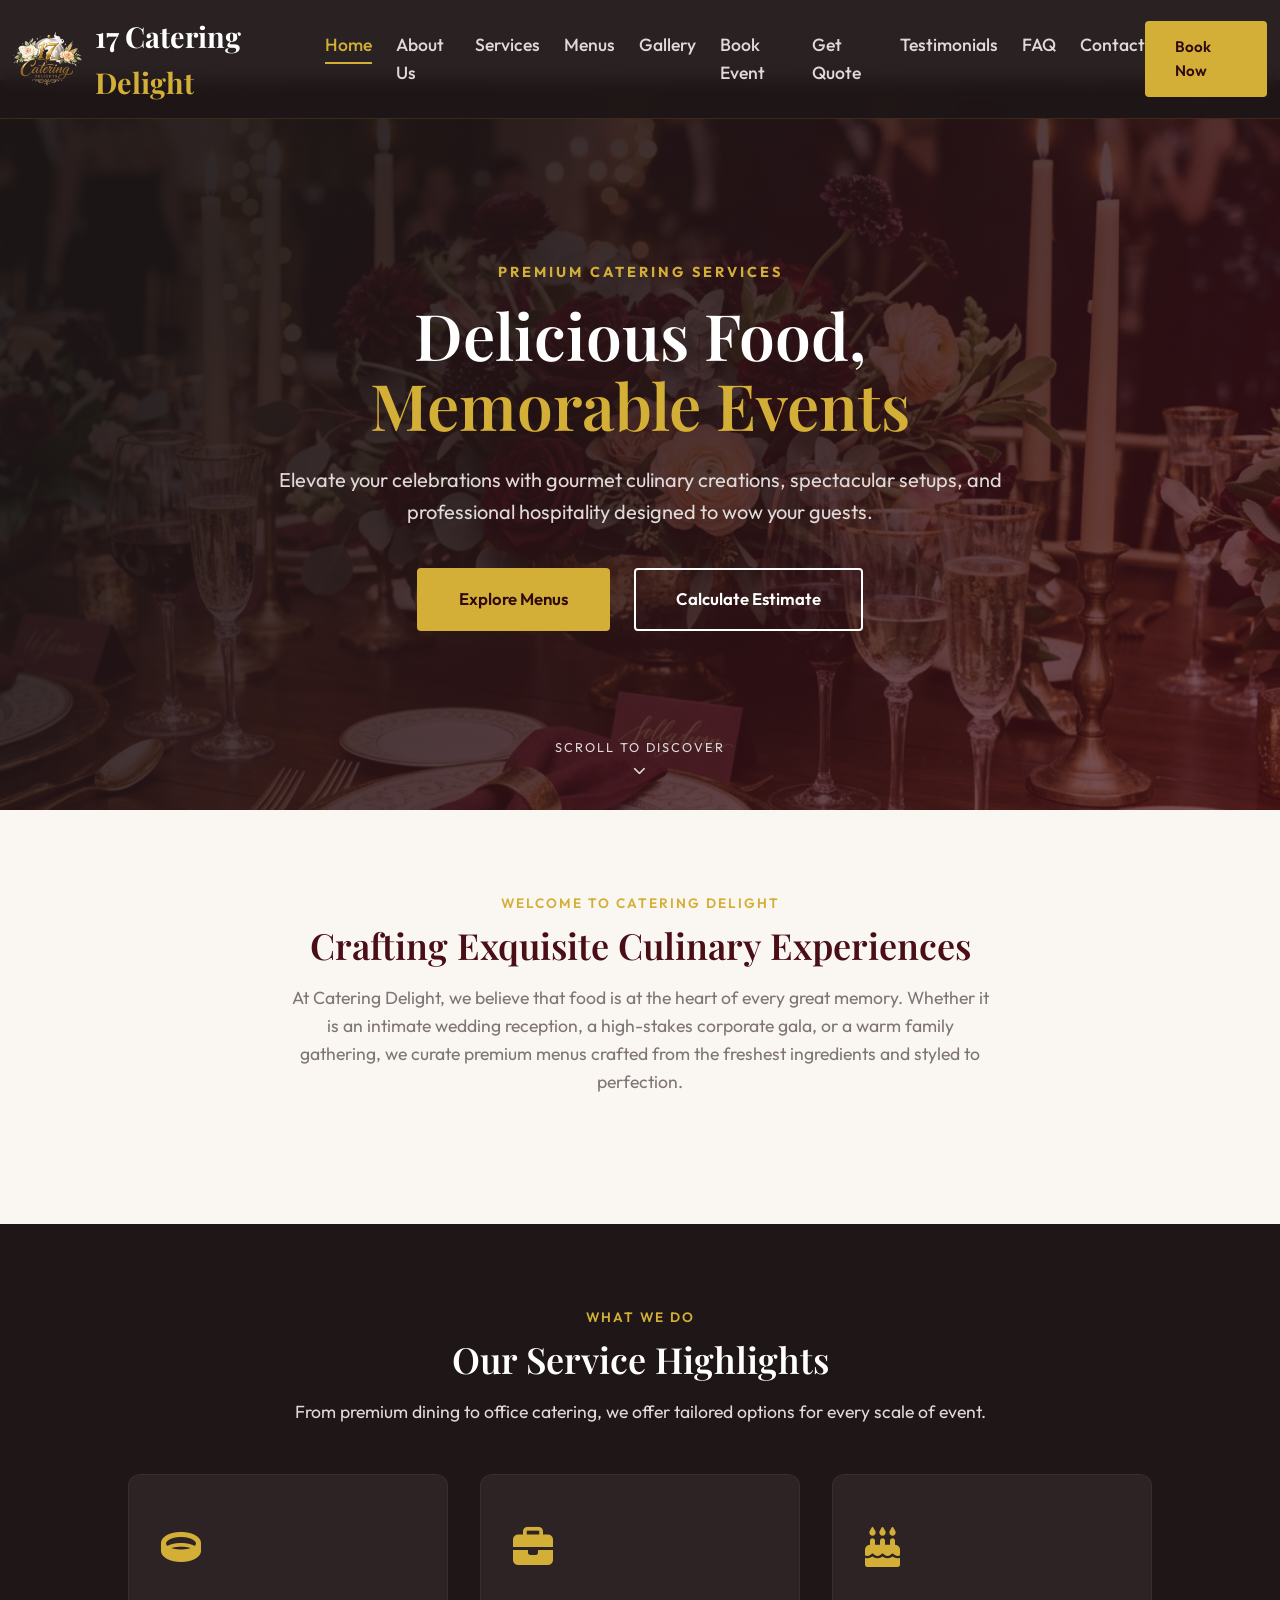
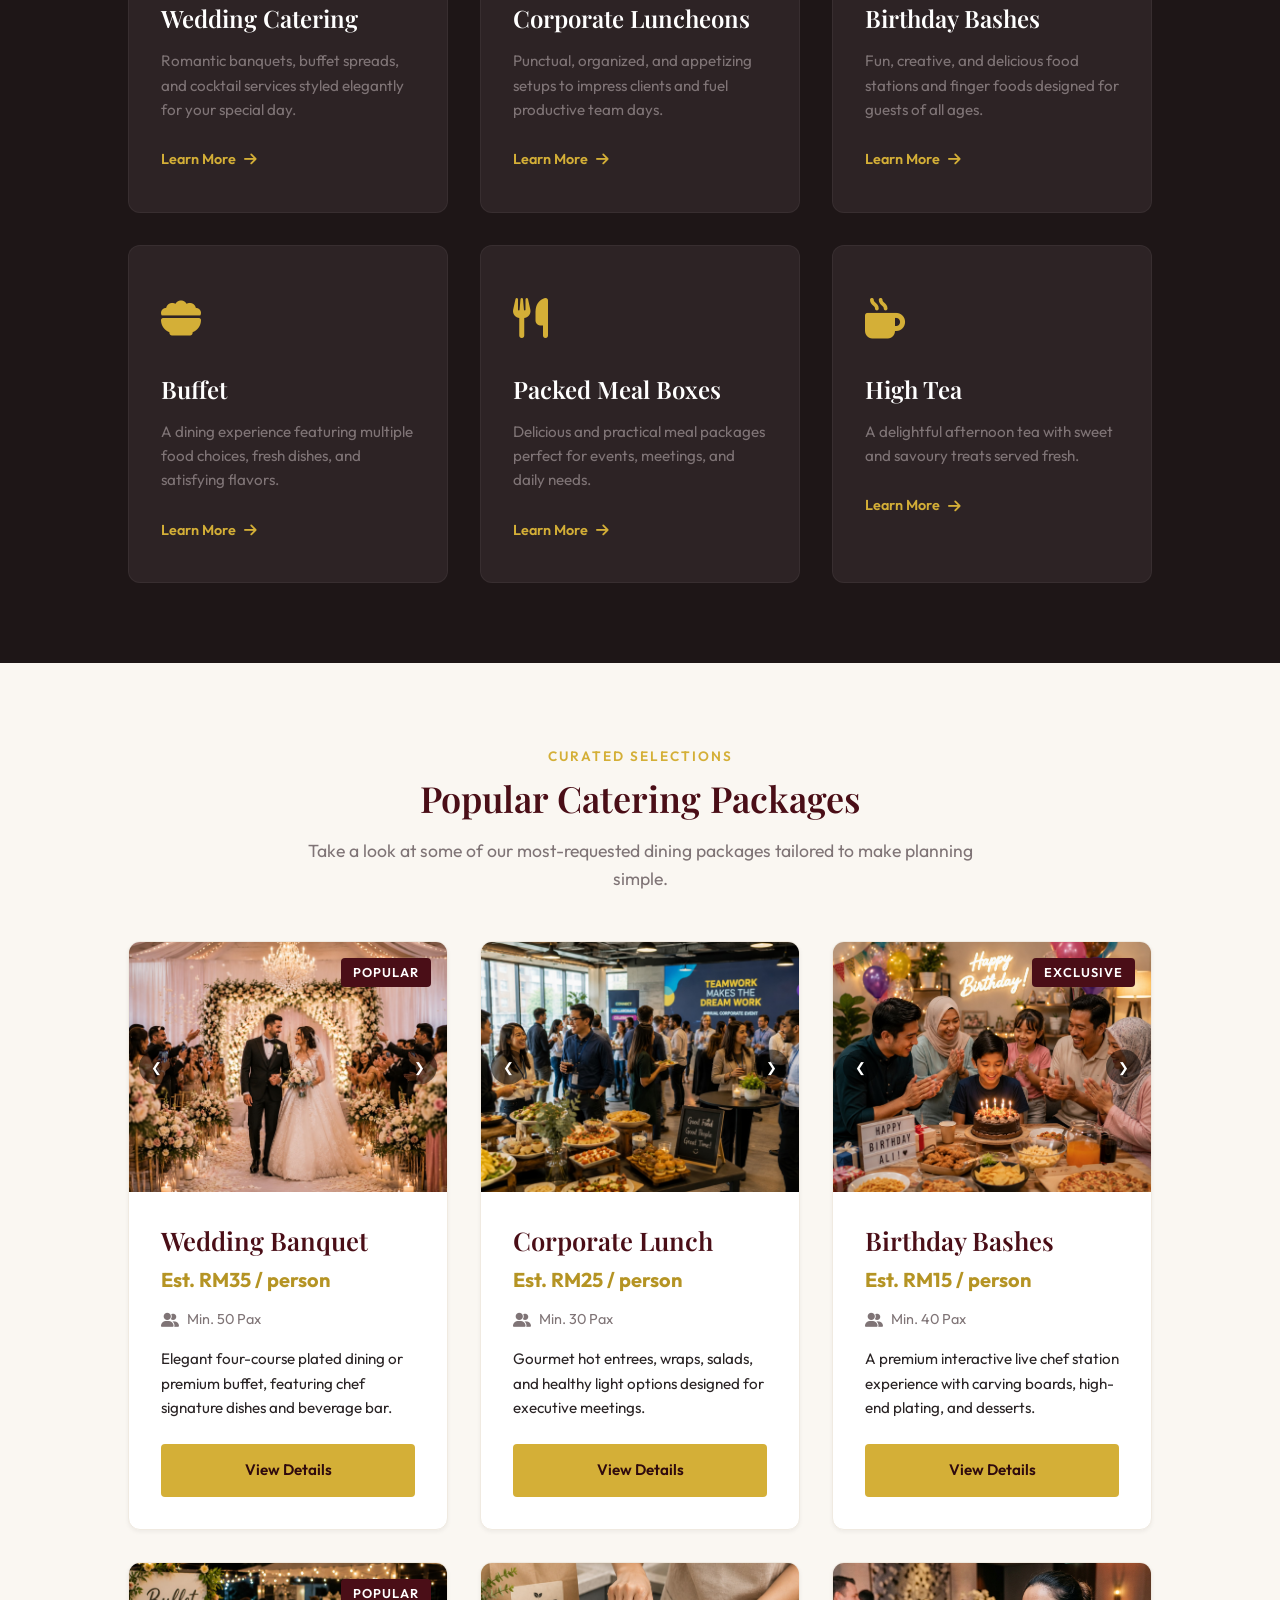
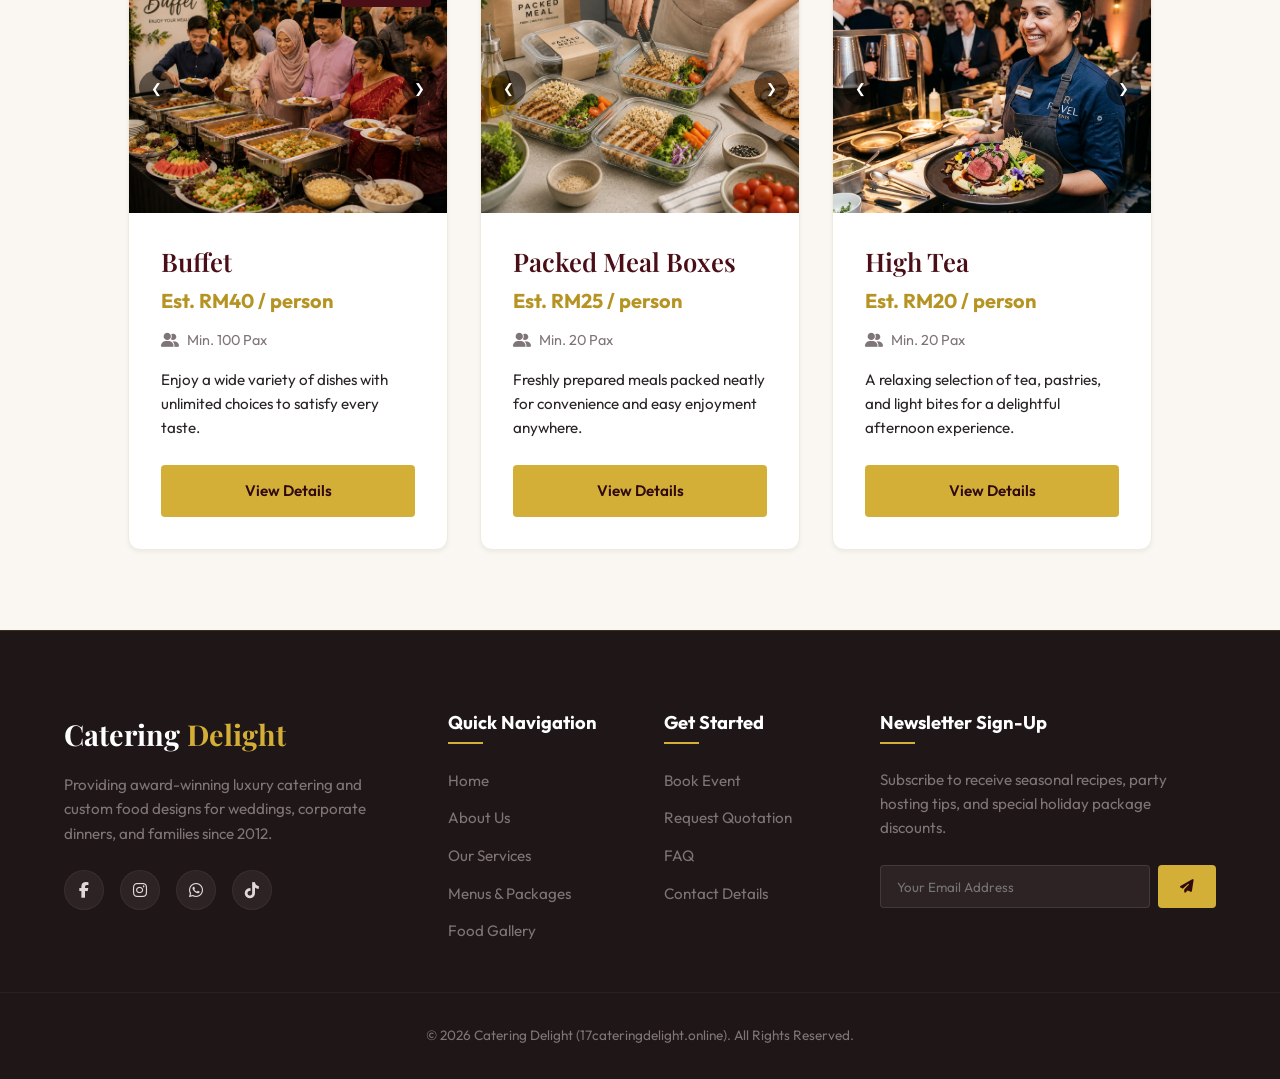
==== commit c88adcfb: "Update 01_homepage.html" ====
--- a/01_homepage.html
+++ b/01_homepage.html
@@ -363,7 +363,7 @@
     </div>
     
     <div class="footer-bottom text-center">
-      <p>&copy; 2026 Catering Delight (CateringDelight.com). All Rights Reserved.</p>
+      <p>&copy; 2026 Catering Delight (17cateringdelight.online). All Rights Reserved.</p>
     </div>
   </footer>
 
--- a/index.css
+++ b/index.css
@@ -122,7 +122,7 @@
 
 .max-w-600 { max-width: 600px; }
 .max-w-700 { max-width: 700px; }
-.max-w-800 { max-width: 800px; }
+.max-w-800 { max-width: 1200px; }
 .margin-auto { margin-left: auto; margin-right: auto; }
 .margin-top-1 { margin-top: 1rem; }
 .margin-top-15 { margin-top: 1.5rem; }
@@ -1709,6 +1709,17 @@
 /* ==========================================================================
    10. Contact Us Styling
    ========================================================================== */
+
+.map-container iframe {
+    width: 100%;
+    max-width: 100%;
+    height: 250px;
+    display: block;
+    border: 0;
+    border-radius: 12px;
+    box-shadow: 0 4px 10px rgba(0,0,0,0.1);
+}
+
 .contact-info-list {
   display: flex;
   flex-direction: column;
@@ -1766,35 +1777,35 @@
 }
 
 .modal-card {
+  width: 90%;
   max-width: 500px;
-  width: 100%;
-  padding: 3rem;
+  padding: 1rem;
   border-radius: var(--radius-lg);
   position: relative;
   animation: slideDown 0.4s cubic-bezier(0.16, 1, 0.3, 1);
 }
 
 .modal-icon {
-  font-size: 4rem;
-  margin-bottom: 1rem;
+  font-size: 2.5rem;
+  margin-bottom: 0.5rem;
 }
 
 .modal-card h3 {
-  font-size: 2rem;
+  font-size: 1.3rem;
   color: var(--maroon-main);
-  margin-bottom: 1rem;
+  margin-bottom: 0.5rem;
 }
 
 .modal-card p {
   color: var(--text-gray);
-  margin-bottom: 1.5rem;
+  margin-bottom: 0.5rem;
 }
 
 .modal-summary-container {
   background-color: var(--cream-dark);
-  padding: 1.25rem;
+  padding: 0.5rem;
   border-radius: var(--radius-md);
-  margin-bottom: 2rem;
+  margin-bottom: 0.5rem;
   text-align: left;
   border-left: 3px solid var(--gold-main);
 }
@@ -2088,6 +2099,27 @@
   .lightbox-prev { left: 0.5rem; }
   .lightbox-next { right: 0.5rem; }
 }
+
+.map-container iframe {
+    height: 220px;
+}
+
+@media screen and (max-width: 768px) {
+  .modal-card {
+    width: 95%;
+    max-height: 85vh;
+    padding: 1.5rem;
+  }
+
+  .modal-card h3 {
+    font-size: 1.5rem;
+  }
+
+  .modal-summary-container {
+    font-size: 0.9rem;
+  }
+}
+
 
 /* Extra Small Devices (max-width: 480px) */
 @media screen and (max-width: 480px) {
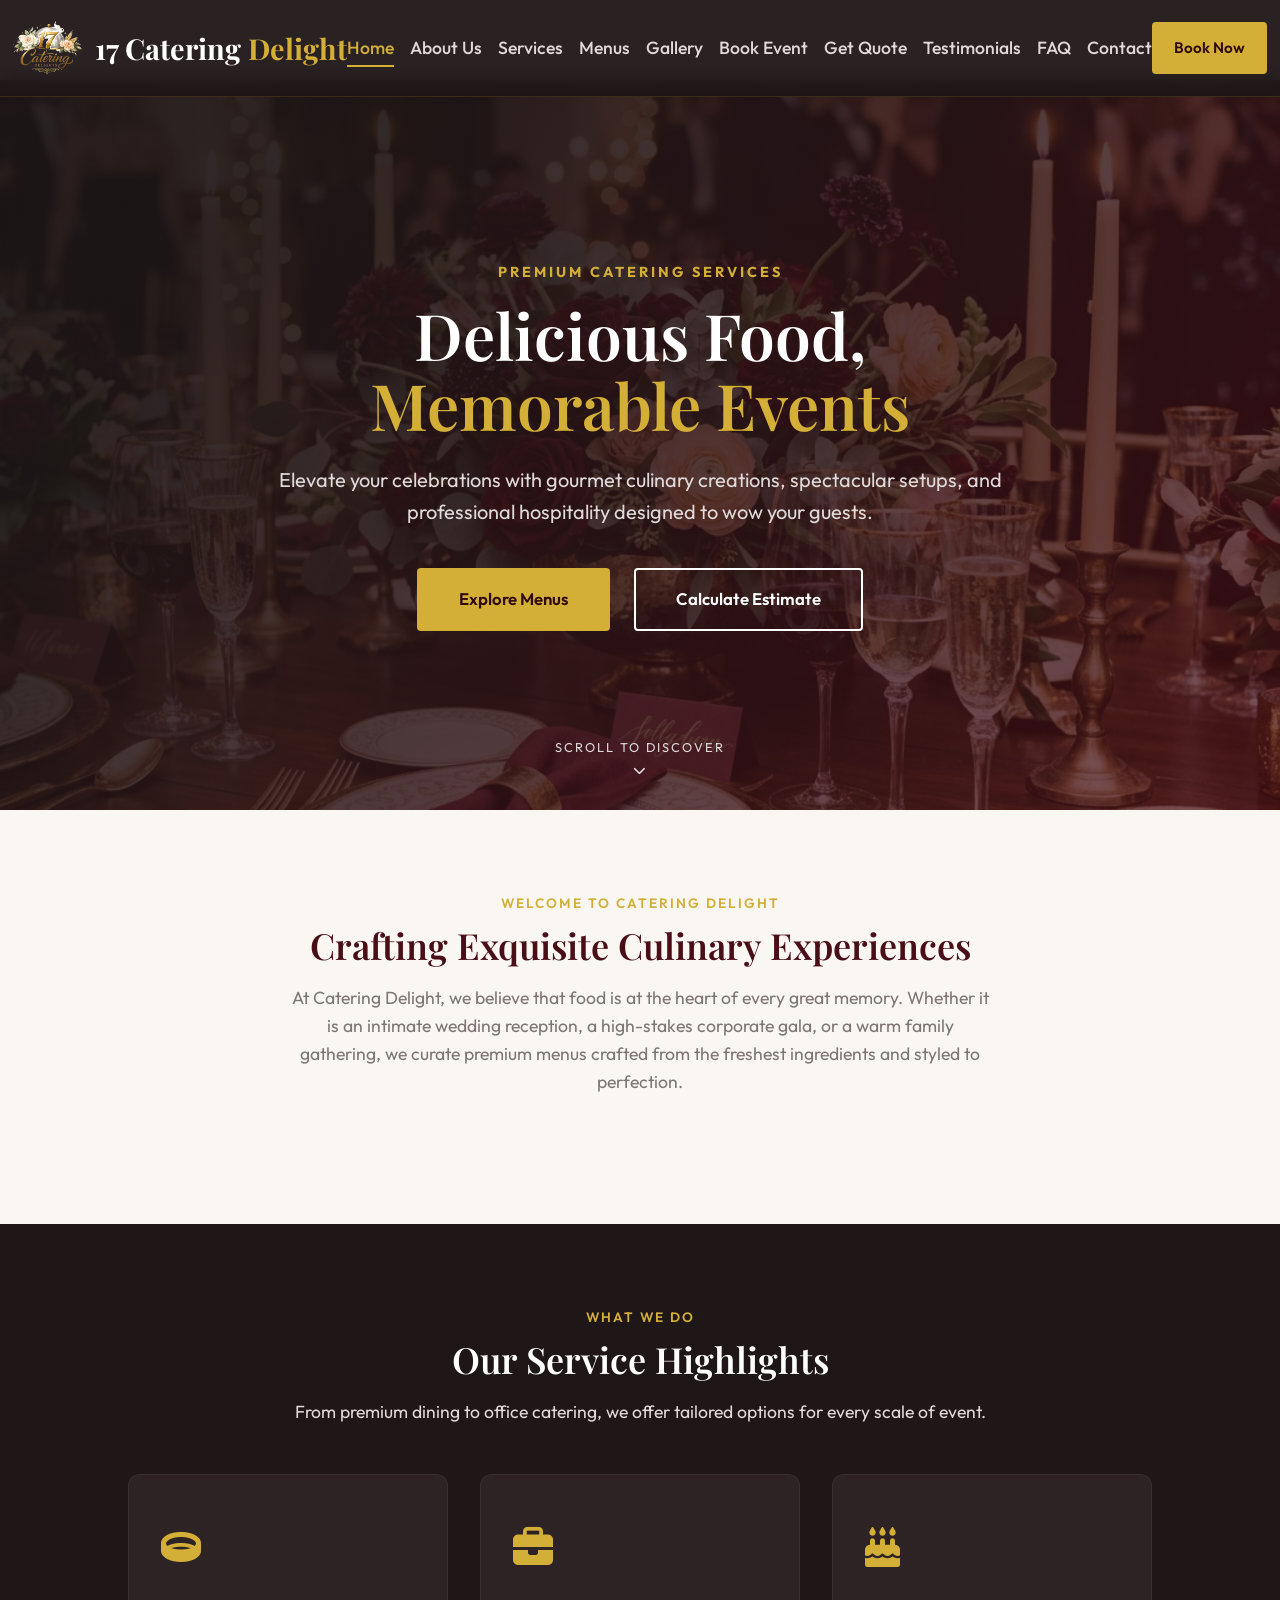
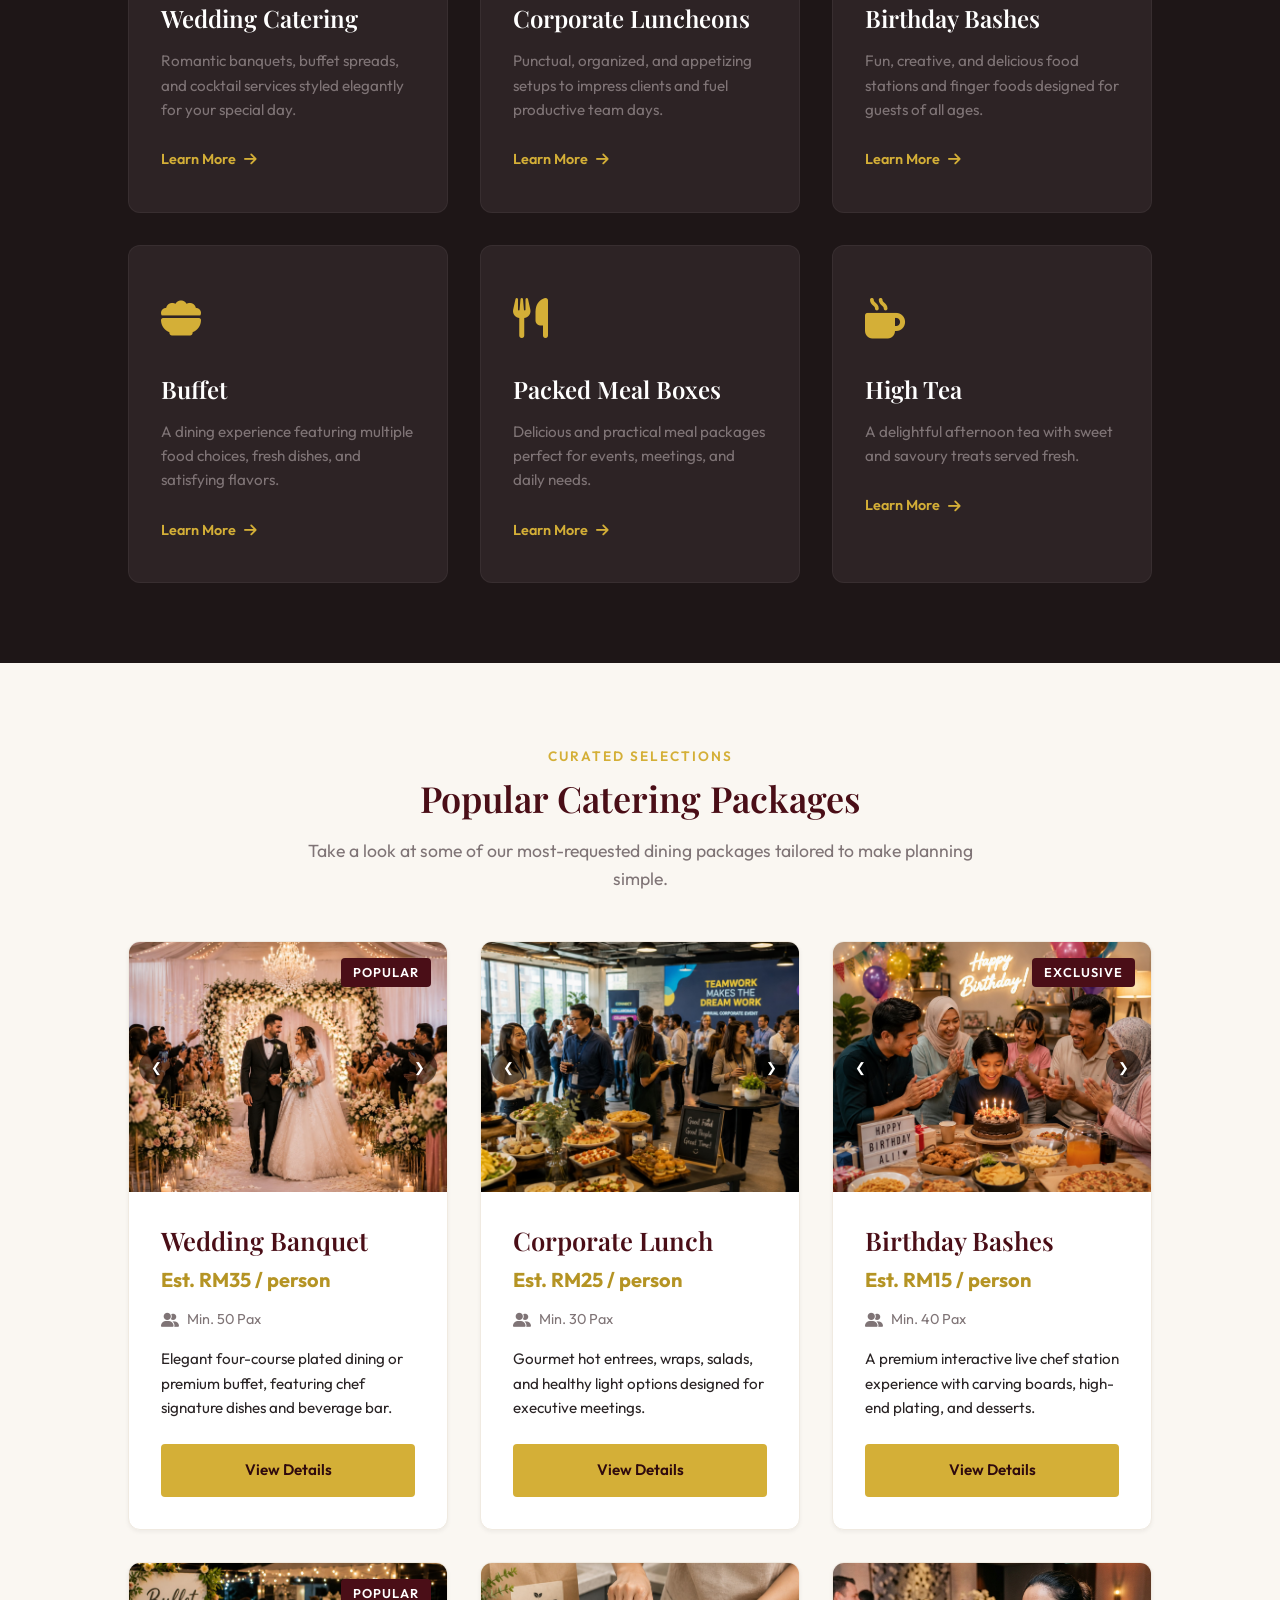
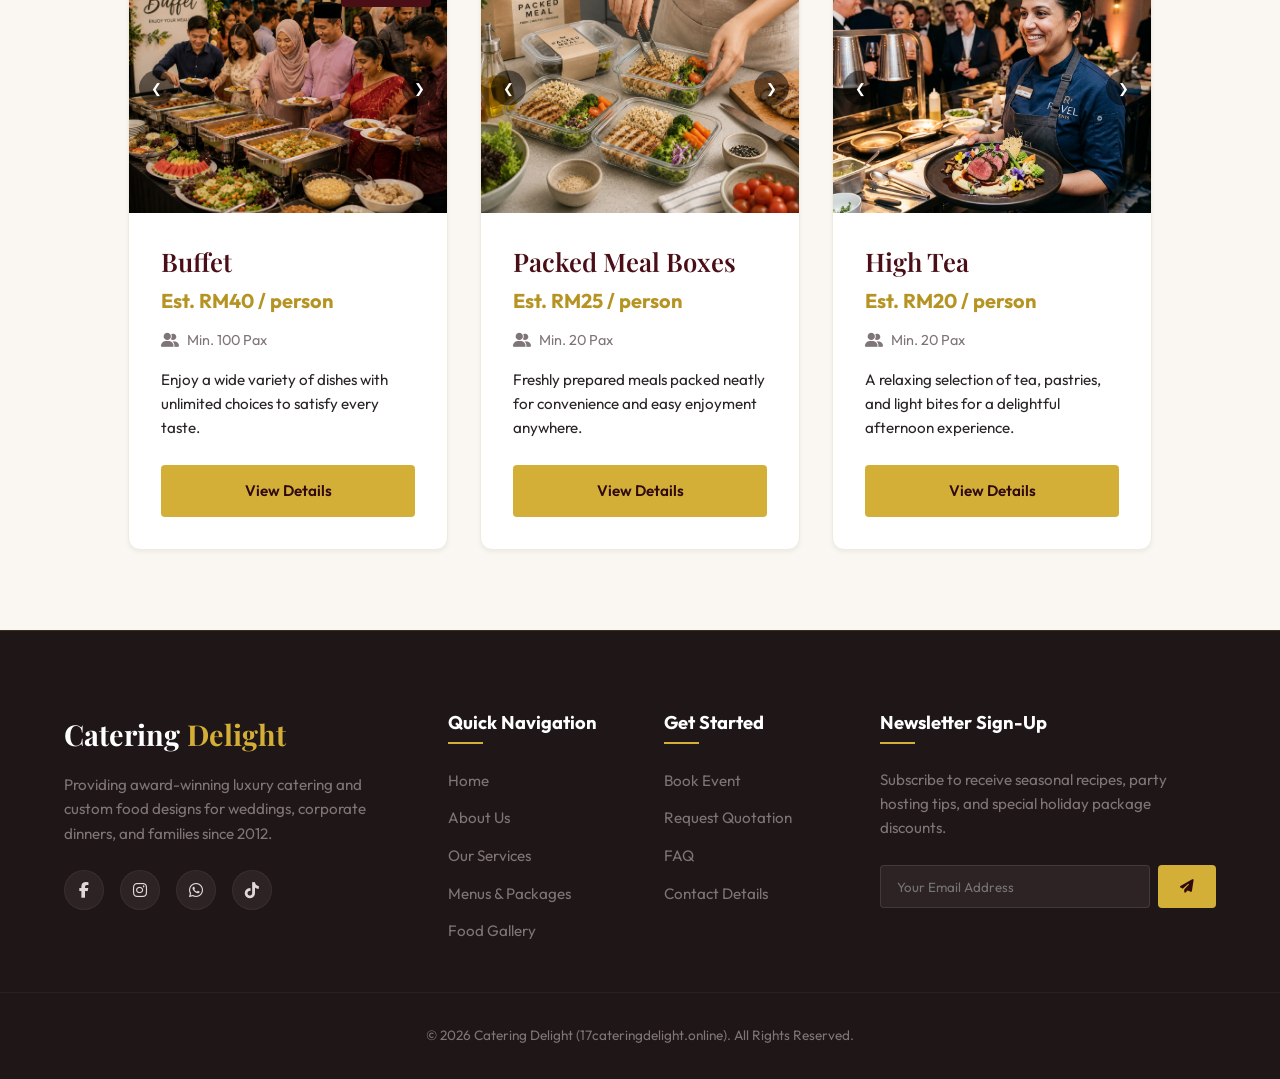
==== commit cbc00491: "Add files via upload" ====
--- a/01_homepage.html
+++ b/01_homepage.html
@@ -51,11 +51,25 @@
           <li><a href="03_catering_services.html" class="nav-link" id="nav-services">Services</a></li>
           <li><a href="04_menu_food_packages.html" class="nav-link" id="nav-menu-packages">Menus</a></li>
           <li><a href="05_food_gallery.html" class="nav-link" id="nav-gallery">Gallery</a></li>
-          <li><a href="06_event_packages_booking.html" class="nav-link" id="nav-booking">Book Event</a></li>
-          <li><a href="07_quotation_request.html" class="nav-link" id="nav-quotes">Get Quote</a></li>
-          <li><a href="08_customer_testimonials.html" class="nav-link" id="nav-testimonials">Testimonials</a></li>
-          <li><a href="09_faq.html" class="nav-link" id="nav-faq">FAQ</a></li>
-          <li><a href="10_contact_us.html" class="nav-link" id="nav-contact">Contact</a></li>
+          <!-- Tablet: Book Event has a dropdown for the remaining 4 links -->
+          <li class="nav-more-dropdown" id="nav-more-item">
+            <button class="nav-link nav-more-btn" id="nav-more-toggle" aria-expanded="false" aria-haspopup="true">
+              <a href="06_event_packages_booking.html" class="nav-booking-label" id="nav-booking">Book Event</a>
+              <i class="fa-solid fa-chevron-down nav-more-icon"></i>
+            </button>
+            <ul class="nav-more-menu" id="nav-more-menu" role="menu">
+              <li><a href="07_quotation_request.html" class="nav-more-link" id="nav-quotes">Get Quote</a></li>
+              <li><a href="08_customer_testimonials.html" class="nav-more-link" id="nav-testimonials">Testimonials</a></li>
+              <li><a href="09_faq.html" class="nav-more-link" id="nav-faq">FAQ</a></li>
+              <li><a href="10_contact_us.html" class="nav-more-link" id="nav-contact">Contact</a></li>
+            </ul>
+          </li>
+          <!-- Desktop-only: Book Event as plain link + remaining 4 shown normally -->
+          <li class="nav-desktop-only"><a href="06_event_packages_booking.html" class="nav-link" id="nav-booking-desk">Book Event</a></li>
+          <li class="nav-desktop-only"><a href="07_quotation_request.html" class="nav-link" id="nav-quotes-desk">Get Quote</a></li>
+          <li class="nav-desktop-only"><a href="08_customer_testimonials.html" class="nav-link" id="nav-testimonials-desk">Testimonials</a></li>
+          <li class="nav-desktop-only"><a href="09_faq.html" class="nav-link" id="nav-faq-desk">FAQ</a></li>
+          <li class="nav-desktop-only"><a href="10_contact_us.html" class="nav-link" id="nav-contact-desk">Contact</a></li>
         </ul>
       </nav>
       
--- a/index.css
+++ b/index.css
@@ -214,7 +214,7 @@
   justify-content: center;
   font-family: var(--font-body);
   font-weight: 600;
-  padding: 0.75rem 1.75rem;
+  padding: 0.75rem 1.25rem;
   border-radius: var(--radius-sm);
   cursor: pointer;
   transition: all var(--transition-fast);
@@ -347,7 +347,7 @@
 
 .nav-menu {
   display: flex;
-  gap: 1.5rem;
+  gap: 1rem;
 }
 
 .nav-link {
@@ -1318,84 +1318,189 @@
   color: var(--text-light);
 }
 
+
 /* ==========================================================================
    6. Event Booking Page (Forms Layout)
    ========================================================================== */
+
+/* FORM CARD */
 .booking-form-card {
-  padding: 3.5rem;
-}
-
+    padding: 4rem;
+}
+
+/* GRID LAYOUT */
 .form-grid {
-  display: grid;
-  grid-template-columns: repeat(2, 1fr);
-  gap: 1.5rem 2rem;
+    display: grid;
+    grid-template-columns: repeat(2, minmax(0, 1fr));
+    gap: 1rem 2rem;
 }
 
 .form-group {
-  display: flex;
-  flex-direction: column;
+    display: flex;
+    flex-direction: column;
+    width: 100%;
 }
 
 .form-group.full-width {
-  grid-column: span 2;
-}
-
+    grid-column: span 2;
+}
+
+/* LABELS */
 .form-group label {
-  font-weight: 600;
-  font-size: 0.95rem;
-  margin-bottom: 0.5rem;
-  color: var(--maroon-dark);
+    margin-bottom: 0.5rem;
+    font-size: 0.95rem;
+    font-weight: 600;
+    color: var(--maroon-dark);
 }
 
 .required {
-  color: var(--error);
-}
-
-.form-group input, 
-.form-group select, 
+    color: var(--error);
+}
+
+/* INPUTS */
+.form-group input,
+.form-group select {
+    width: 100%;
+    height: 50px;
+    padding: 0 1.25rem;
+
+    border: 1px solid var(--cream-dark);
+    border-radius: var(--radius-sm);
+
+    background: var(--white);
+    color: var(--text-dark);
+
+    font-family: var(--font-body);
+    font-size: 16px;
+
+    transition: all var(--transition-fast);
+}
+
+/* TEXTAREA */
 .form-group textarea {
-  width: 100%;
-  padding: 0.85rem 1.25rem;
-  border-radius: var(--radius-sm);
-  border: 1px solid var(--cream-dark);
-  background-color: var(--white);
-  font-family: var(--font-body);
-  font-size: 0.95rem;
-  color: var(--text-dark);
-  transition: all var(--transition-fast);
-}
-
-.form-group input:focus, 
-.form-group select:focus, 
+    width: 100%;
+    min-height: 120px;
+    padding: 1rem 1.25rem;
+
+    border: 1px solid var(--cream-dark);
+    border-radius: var(--radius-sm);
+
+    background: var(--white);
+    color: var(--text-dark);
+
+    font-family: var(--font-body);
+    font-size: 16px;
+
+    resize: vertical;
+}
+
+/* PLACEHOLDER */
+.form-group input::placeholder,
+.form-group textarea::placeholder {
+    color: #888;
+}
+
+/* FOCUS */
+.form-group input:focus,
+.form-group select:focus,
 .form-group textarea:focus {
-  outline: none;
-  border-color: var(--gold-main);
-  box-shadow: 0 0 0 3px rgba(212, 175, 55, 0.15);
-}
-
-.form-group textarea {
-  resize: vertical;
-}
+    outline: none;
+    border-color: var(--gold-main);
+    box-shadow: 0 0 0 3px rgba(212, 175, 55, 0.15);
+}
+
+
+/* ==========================================
+   FORM VALIDATION
+   ========================================== */
 
 .error-msg {
-  display: none;
-  color: var(--error);
-  font-size: 0.8rem;
-  margin-top: 0.4rem;
-  font-weight: 500;
+    display: none !important;
+    color: #dc3545;
+    font-size: 0.85rem;
+    font-weight: 500;
+    margin-top: 6px;
+}
+
+.form-group.invalid .error-msg {
+    display: block !important;
 }
 
 .form-group.invalid input,
 .form-group.invalid select,
 .form-group.invalid textarea {
-  border-color: var(--error);
-  background-color: var(--error-light);
-}
-
-.form-group.invalid .error-msg {
-  display: block;
-}
-
+    border-color: #dc3545 !important;
+    background: #fff8f8;
+}
+
+.form-group.valid input,
+.form-group.valid select,
+.form-group.valid textarea {
+    border-color: #28a745;
+}
+
+
+/* DATETIME INPUT */
+.form-group input[type="datetime-local"] {
+    width: 100%;
+    height: 50px;
+    padding: 0 1rem;
+
+    border: 1px solid var(--cream-dark);
+    border-radius: var(--radius-sm);
+
+    background: var(--white);
+    color: var(--text-dark);
+
+    font-family: var(--font-body);
+    font-size: 16px;
+
+    text-align: left !important;
+
+    -webkit-appearance: none;
+    appearance: none;
+}
+
+/* iPad / Safari Fix */
+.form-group input[type="datetime-local"]::-webkit-datetime-edit,
+.form-group input[type="datetime-local"]::-webkit-date-and-time-value,
+.form-group input[type="datetime-local"]::-webkit-datetime-edit-fields-wrapper {
+    text-align: left !important;
+}
+
+.form-group input[type="datetime-local"]::-webkit-calendar-picker-indicator {
+    opacity: 1;
+    cursor: pointer;
+}
+
+/* ==========================================================================
+   TABLET & MOBILE
+   ========================================================================== */
+
+@media screen and (max-width: 1024px) {
+
+    .booking-form-card {
+        padding: 2rem;
+    }
+
+    .form-grid {
+        grid-template-columns: 1fr;
+        gap: 1rem;
+    }
+
+    .form-group.full-width {
+        grid-column: span 1;
+    }
+
+    .form-group,
+    .form-group input,
+    .form-group select,
+    .form-group textarea {
+        width: 100%;
+        max-width: 100%;
+    }
+}   
+   
 /* ==========================================================================
    7. Quotation Request Page (Calculator Details)
    ========================================================================== */
@@ -1606,6 +1711,7 @@
   color: var(--white);
   font-weight: 600;
 }
+
 
 /* ==========================================================================
    8. Testimonial Section
@@ -1769,7 +1875,7 @@
   display: none;
   justify-content: center;
   align-items: center;
-  padding: 2rem;
+  padding: 1rem; 
 }
 
 .success-modal.open {
@@ -1809,6 +1915,20 @@
   text-align: left;
   border-left: 3px solid var(--gold-main);
 }
+
+.whatsapp-link {
+    background-color: #25D366;
+    color: white;
+    padding: 3px 8px;
+    border-radius: 5px;
+    text-decoration: none;
+    font-weight: 600;
+}
+
+.whatsapp-link:hover {
+    background-color: #1da851;
+}
+
 
 /* ==========================================================================
    Main Footer Styling
@@ -1979,56 +2099,22 @@
    Responsive Media Queries
    ========================================================================== */
 
-/* Tablet Layout (max-width: 992px) */
-@media screen and (max-width: 992px) {
-  .section-container {
-    padding: 4rem 5%;
-  }
-
-  .cols-3 {
-    grid-template-columns: repeat(2, 1fr);
-    gap: 1.5rem;
-  }
-
-  .cols-4 {
-    grid-template-columns: repeat(2, 1fr);
-  }
-
-  .footer-container {
-    grid-template-columns: repeat(2, 1fr);
-    gap: 3rem;
-  }
-  
-  .quotation-flow-steps {
-    flex-wrap: wrap;
-    gap: 2rem 1rem;
-  }
-
-  .quotation-flow-steps::before {
-    display: none;
-  }
-
-  .flow-step {
-    flex: calc(50% - 1rem);
-  }
-}
-
-/* Mobile Portrait Layout (max-width: 768px) */
-@media screen and (max-width: 768px) {
+/* ==========================================================================
+   Mobile + Tablet Layout (max-width: 1024px)
+   ========================================================================== */
+@media screen and (max-width: 1024px) {
+
+  /* Navigation — tablet shows navbar with dropdown; hamburger hidden */
+  .mobile-nav-toggle {
+    display: none !important;
+  }
+
   h1.page-heading {
     font-size: 2.25rem;
   }
 
   .section-title {
     font-size: 1.85rem;
-  }
-
-  .navbar {
-    display: none;
-  }
-
-  .mobile-nav-toggle {
-    display: block;
   }
 
   .hero-title {
@@ -2050,7 +2136,9 @@
     max-width: 300px;
   }
 
-  .cols-2, .cols-3, .cols-4 {
+  .cols-2,
+  .cols-3,
+  .cols-4 {
     grid-template-columns: 1fr;
     gap: 2rem;
   }
@@ -2064,7 +2152,8 @@
     grid-column: span 1;
   }
 
-  .booking-form-card, .contact-form-panel {
+  .booking-form-card,
+  .contact-form-panel {
     padding: 2rem 1.5rem;
   }
 
@@ -2086,6 +2175,158 @@
   .gallery-filter-bar {
     gap: 0.5rem;
   }
+
+  .gallery-filter-btn {
+    padding: 0.5rem 1rem;
+    font-size: 0.8rem;
+  }
+
+  .lightbox-prev,
+  .lightbox-next {
+    font-size: 2rem;
+  }
+
+  .lightbox-prev {
+    left: 0.5rem;
+  }
+
+  .lightbox-next {
+    right: 0.5rem;
+  }
+
+  /* Modal */
+  .modal-card {
+    width: 95%;
+    max-height: 90vh;
+    overflow-y: auto;
+    -webkit-overflow-scrolling: touch;
+    padding: 1.25rem;
+  }
+
+  .modal-card h3 {
+    font-size: 1.5rem;
+  }
+
+  .modal-summary-container {
+    font-size: 0.9rem;
+    max-height: 40vh;
+    overflow-y: auto;
+  }
+
+  .modal-actions {
+    display: flex;
+    flex-direction: column;
+    gap: 12px;
+    margin-top: 20px;
+  }
+
+  .modal-actions .btn {
+    width: 100%;
+  }
+
+  /* Buttons */
+  .header-ctas .btn,
+  .book-btn {
+    display: flex;
+    align-items: center;
+    justify-content: center;
+    text-align: center;
+  }
+
+  .pkg-actions .btn,
+  .quote-btn {
+    display: flex;
+    align-items: center;
+    justify-content: center;
+    text-align: center;
+    margin: 0 auto;
+  }
+}
+
+/* Map */
+.map-container iframe {
+  height: 220px;
+}
+
+
+/* Mobile Portrait Layout (max-width: 767px) */
+@media screen and (max-width: 767px) {
+  /* Hide tablet dropdown items on mobile */
+  .nav-more-dropdown { display: none !important; }
+  .nav-desktop-only  { display: none !important; }
+
+  h1.page-heading {
+    font-size: 2.25rem;
+  }
+
+  .section-title {
+    font-size: 1.85rem;
+  }
+
+  /* Hide navbar on mobile — use hamburger overlay instead */
+  .navbar {
+    display: none !important;
+  }
+
+  .mobile-nav-toggle {
+    display: block !important;
+  }
+
+  .hero-title {
+    font-size: 2.5rem;
+  }
+
+  .hero-desc {
+    font-size: 1.05rem;
+  }
+
+  .hero-actions {
+    flex-direction: column;
+    gap: 1rem;
+    align-items: center;
+  }
+
+  .hero-actions .btn {
+    width: 100%;
+    max-width: 300px;
+  }
+
+  .cols-2, .cols-3, .cols-4 {
+    grid-template-columns: 1fr;
+    gap: 2rem;
+  }
+
+  .form-grid {
+    grid-template-columns: 1fr;
+    gap: 1.25rem;
+  }
+
+  .form-group.full-width {
+    grid-column: span 1;
+  }
+
+  .booking-form-card, .contact-form-panel {
+    padding: 2rem 1.5rem;
+  }
+
+  .pkg-header {
+    flex-direction: column;
+    align-items: flex-start;
+    gap: 0.5rem;
+  }
+
+  .gallery-grid {
+    grid-template-columns: 1fr;
+  }
+
+  .video-card {
+    flex-direction: column;
+    padding: 1.5rem;
+  }
+
+  .gallery-filter-bar {
+    gap: 0.5rem;
+  }
   
   .gallery-filter-btn {
     padding: 0.5rem 1rem;
@@ -2107,8 +2348,10 @@
 @media screen and (max-width: 768px) {
   .modal-card {
     width: 95%;
-    max-height: 85vh;
-    padding: 1.5rem;
+    max-height: 90vh;
+    overflow-y: auto;
+    -webkit-overflow-scrolling: touch;
+    padding: 1.25rem;
   }
 
   .modal-card h3 {
@@ -2117,7 +2360,43 @@
 
   .modal-summary-container {
     font-size: 0.9rem;
-  }
+    max-height: 40vh;
+    overflow-y: auto;
+  }
+
+  .modal-actions {
+    display: flex;
+    flex-direction: column;
+    gap: 12px;
+    margin-top: 20px;
+  }
+
+  .modal-actions .btn {
+    width: 100%;
+  }
+
+}
+
+@media screen and (max-width: 768px) {
+    /* Book Now button */
+    .header-ctas .btn,
+    .book-btn {
+        display: flex;
+        align-items: center;
+        justify-content: center;
+        text-align: center;
+    }
+
+    /* Request Quote button */
+    .pkg-actions .btn,
+    .quote-btn {
+        display: flex;
+        align-items: center;
+        justify-content: center;
+        text-align: center;
+        margin: 0 auto;
+    }
+
 }
 
 
@@ -2200,3 +2479,136 @@
         grid-template-columns:1fr;
     }
 }
+
+/* Desktop: show all links normally, hide the tablet dropdown item */
+@media screen and (min-width: 1025px) {
+  .nav-more-dropdown { display: none !important; }
+  .nav-desktop-only  { display: list-item; }
+}
+
+@media screen and (min-width: 768px) and (max-width: 1024px) {
+
+  .header-container {
+    padding: 0.6rem 1%;
+  }
+
+  .brand-logo {
+    width: 55px;
+    height: 55px;
+  }
+
+  .brand-name {
+    font-size: 1.3rem;
+  }
+
+  .nav-menu {
+    gap: 0.5rem;
+  }
+
+  .nav-link {
+    font-size: 0.85rem;
+  }
+
+  .header-ctas .btn {
+    padding: 0.6rem 1rem;
+    font-size: 0.85rem;
+  }
+
+  /* --- "Book Event ▾" dropdown item --- */
+  .nav-desktop-only  { display: none !important; }
+  .nav-more-dropdown { display: list-item; position: relative; }
+
+  /* Button inherits nav-link appearance */
+  .nav-more-btn {
+    background: none;
+    border: none;
+    padding: 0.35rem 0;
+    cursor: pointer;
+    display: flex;
+    align-items: center;
+    gap: 5px;
+    color: var(--text-light);
+    font-weight: 500;
+    font-size: 0.85rem;
+    font-family: var(--font-body);
+    position: relative;
+    white-space: nowrap;
+    transition: color var(--transition-fast);
+  }
+
+  .nav-more-btn:hover,
+  .nav-more-btn[aria-expanded="true"] {
+    color: var(--gold-main);
+  }
+
+  /* Underline effect matching .nav-link::after */
+  .nav-more-btn::after {
+    content: '';
+    position: absolute;
+    bottom: 0;
+    left: 0;
+    width: 0;
+    height: 2px;
+    background-color: var(--gold-main);
+    transition: width var(--transition-fast);
+  }
+
+  .nav-more-btn:hover::after,
+  .nav-more-btn[aria-expanded="true"]::after {
+    width: 100%;
+  }
+
+  /* "Book Event" anchor inside the button */
+  .nav-booking-label {
+    color: inherit;
+    text-decoration: none;
+  }
+
+ 
+
+  /* Dropdown panel */
+  .nav-more-menu {
+    display: none;
+    position: absolute;
+    top: calc(100% + 10px);
+    right: 0;
+    background: rgba(30, 22, 23, 0.97);
+    border: 1px solid rgba(212, 175, 55, 0.3);
+    border-radius: var(--radius-md);
+    padding: 8px 0;
+    list-style: none;
+    min-width: 160px;
+    box-shadow: 0 8px 24px rgba(0, 0, 0, 0.5);
+    z-index: 9999;
+    backdrop-filter: blur(8px);
+  }
+
+  .nav-more-menu.is-open {
+    display: block;
+    animation: dropFadeIn 0.2s ease;
+  }
+
+  @keyframes dropFadeIn {
+    from { opacity: 0; transform: translateY(-6px); }
+    to   { opacity: 1; transform: translateY(0); }
+  }
+
+  /* Dropdown links */
+  .nav-more-link {
+    display: block;
+    padding: 10px 20px;
+    color: var(--text-light);
+    text-decoration: none;
+    font-size: 0.88rem;
+    font-family: var(--font-body);
+    font-weight: 500;
+    transition: background var(--transition-fast), color var(--transition-fast);
+    white-space: nowrap;
+  }
+
+  .nav-more-link:hover {
+    background: rgba(212, 175, 55, 0.12);
+    color: var(--gold-main);
+    padding-left: 26px;
+  }
+}
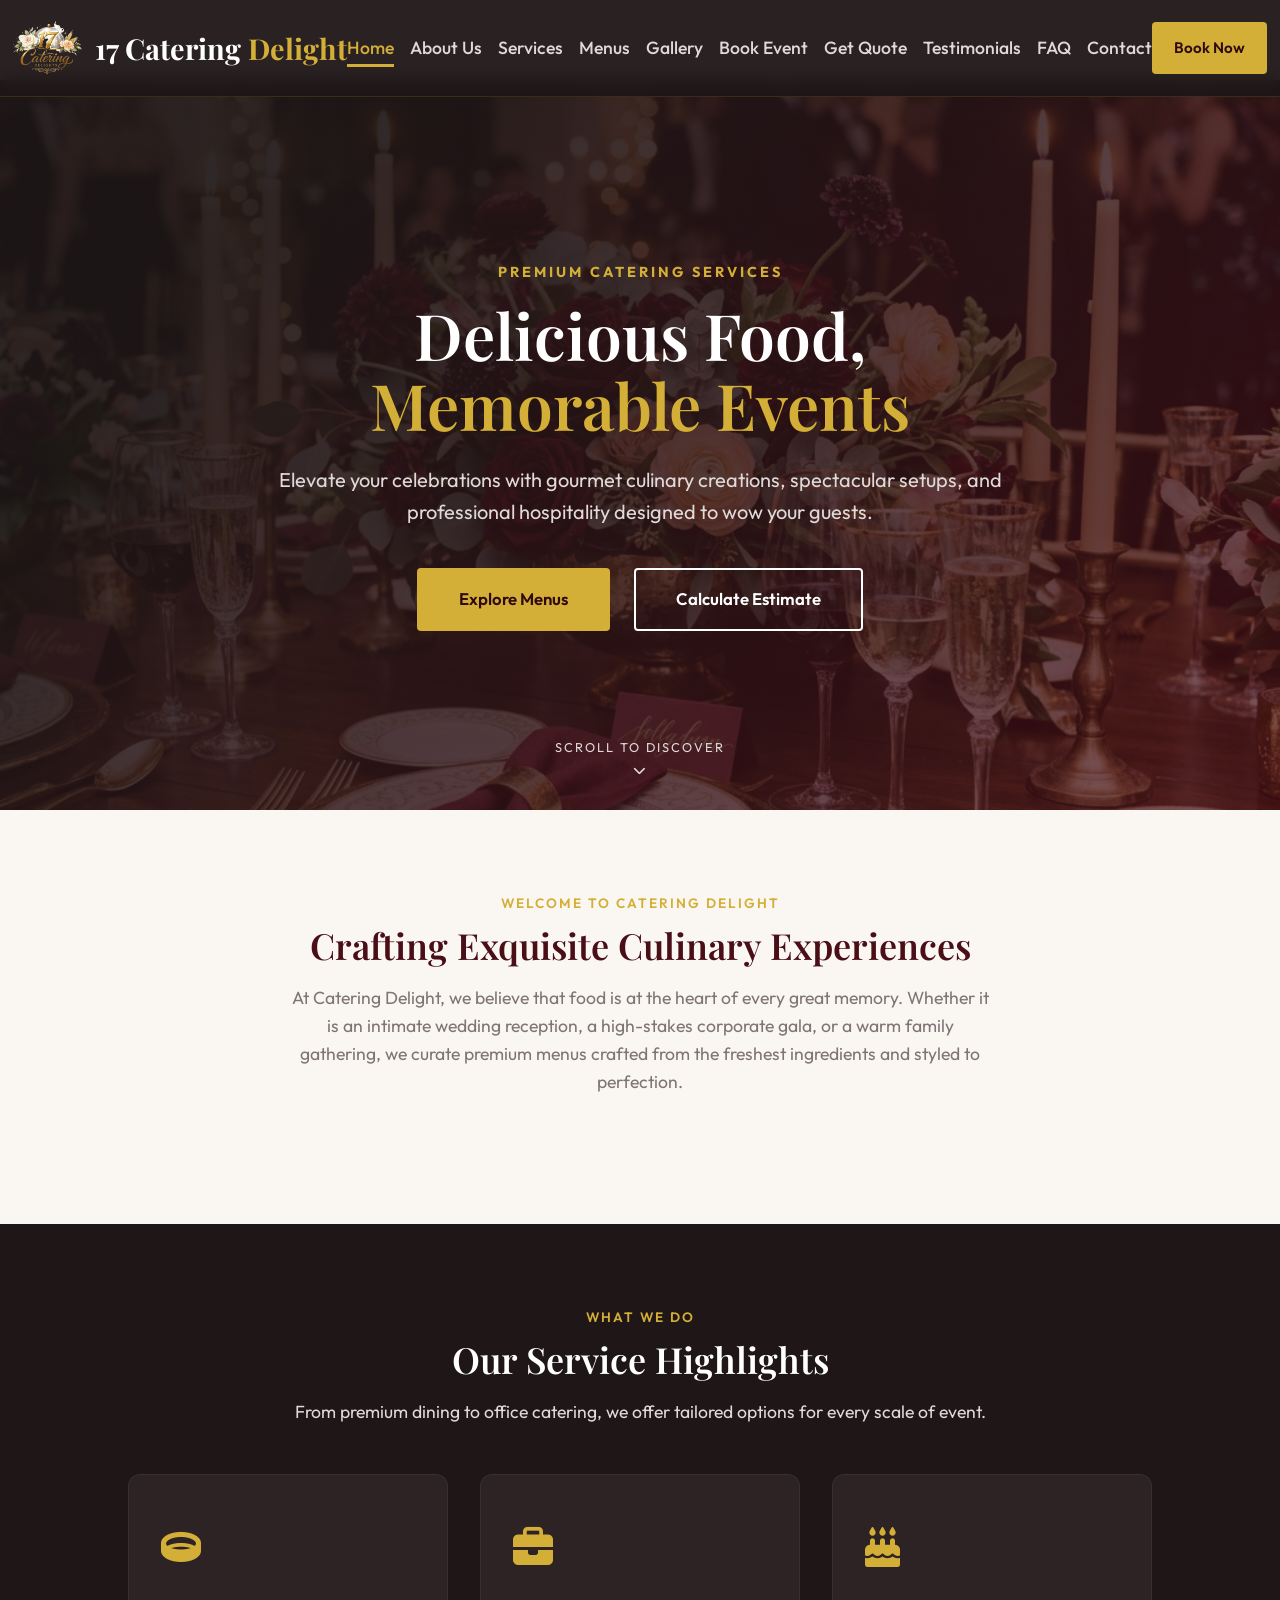
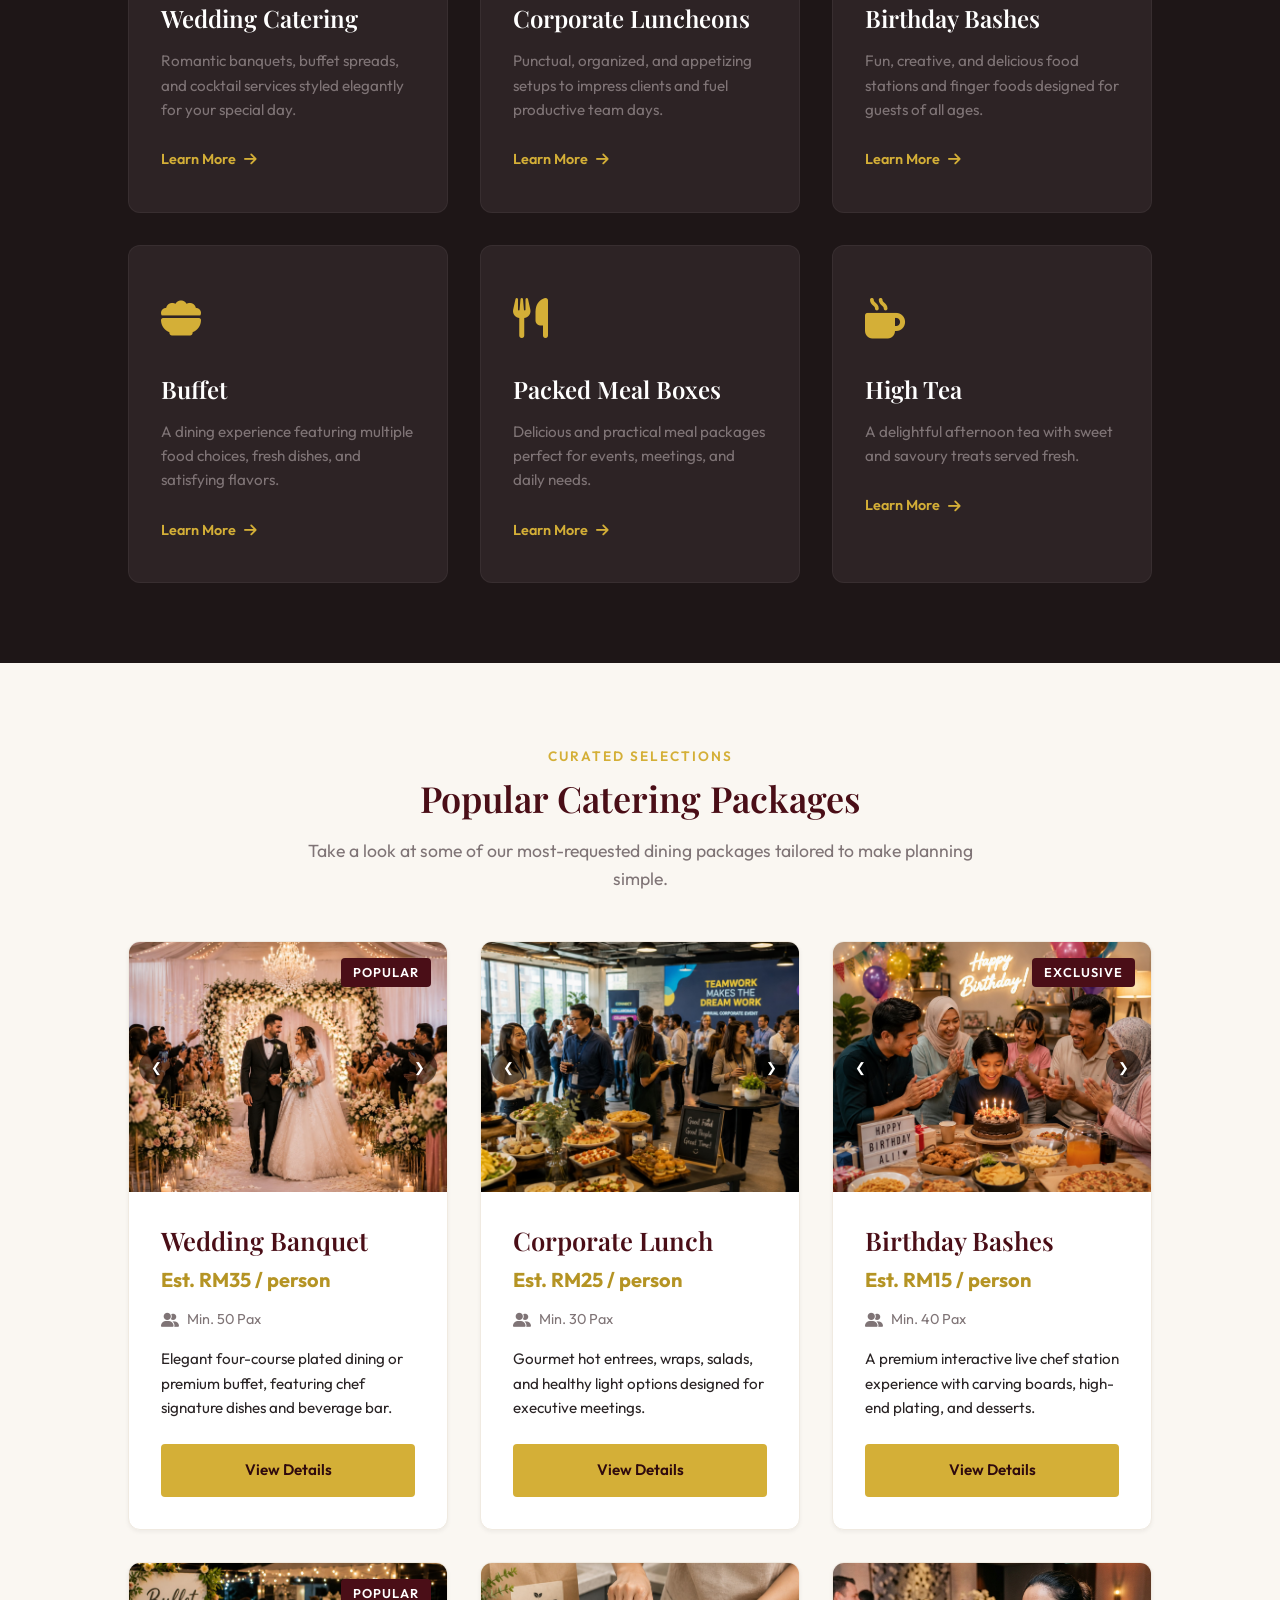
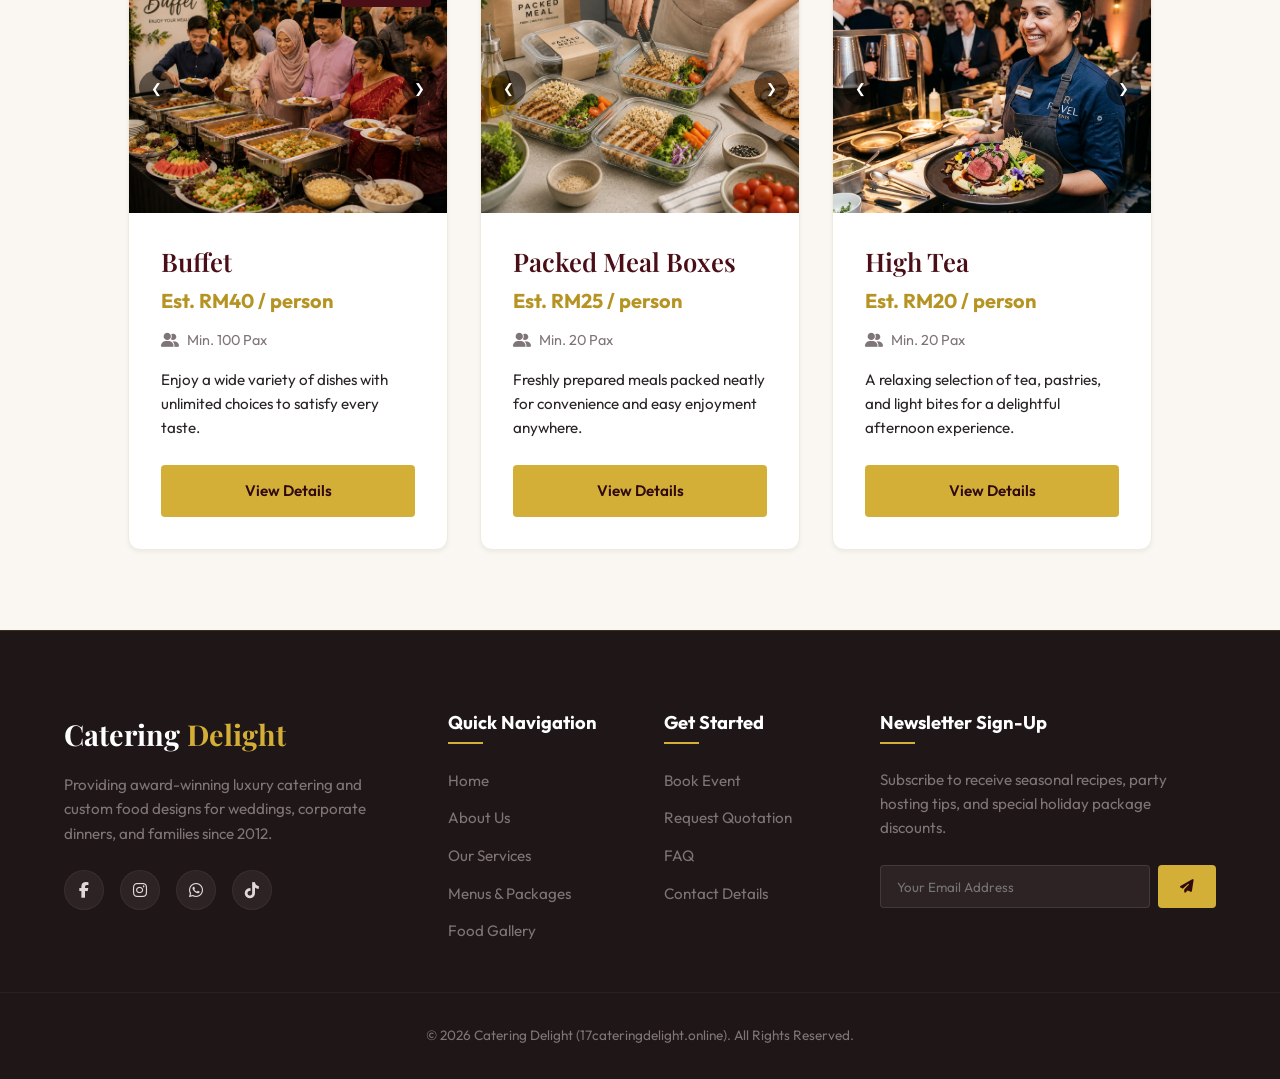
==== commit 6994a554: "Update 01_homepage.html" ====
--- a/01_homepage.html
+++ b/01_homepage.html
@@ -50,21 +50,7 @@
           <li><a href="02_about_us.html" class="nav-link" id="nav-about">About Us</a></li>
           <li><a href="03_catering_services.html" class="nav-link" id="nav-services">Services</a></li>
           <li><a href="04_menu_food_packages.html" class="nav-link" id="nav-menu-packages">Menus</a></li>
-          <li><a href="05_food_gallery.html" class="nav-link" id="nav-gallery">Gallery</a></li>
-          <!-- Tablet: Book Event has a dropdown for the remaining 4 links -->
-          <li class="nav-more-dropdown" id="nav-more-item">
-            <button class="nav-link nav-more-btn" id="nav-more-toggle" aria-expanded="false" aria-haspopup="true">
-              <a href="06_event_packages_booking.html" class="nav-booking-label" id="nav-booking">Book Event</a>
-              <i class="fa-solid fa-chevron-down nav-more-icon"></i>
-            </button>
-            <ul class="nav-more-menu" id="nav-more-menu" role="menu">
-              <li><a href="07_quotation_request.html" class="nav-more-link" id="nav-quotes">Get Quote</a></li>
-              <li><a href="08_customer_testimonials.html" class="nav-more-link" id="nav-testimonials">Testimonials</a></li>
-              <li><a href="09_faq.html" class="nav-more-link" id="nav-faq">FAQ</a></li>
-              <li><a href="10_contact_us.html" class="nav-more-link" id="nav-contact">Contact</a></li>
-            </ul>
-          </li>
-          <!-- Desktop-only: Book Event as plain link + remaining 4 shown normally -->
+          <li><a href="05_food_gallery.html" class="nav-link" id="nav-gallery">Gallery</a></li>          
           <li class="nav-desktop-only"><a href="06_event_packages_booking.html" class="nav-link" id="nav-booking-desk">Book Event</a></li>
           <li class="nav-desktop-only"><a href="07_quotation_request.html" class="nav-link" id="nav-quotes-desk">Get Quote</a></li>
           <li class="nav-desktop-only"><a href="08_customer_testimonials.html" class="nav-link" id="nav-testimonials-desk">Testimonials</a></li>
--- a/index.css
+++ b/index.css
@@ -368,7 +368,7 @@
   bottom: 0;
   left: 0;
   width: 0;
-  height: 2px;
+  height: 2.5px;
   background-color: var(--gold-main);
   transition: width var(--transition-fast);
 }
@@ -2099,15 +2099,9 @@
    Responsive Media Queries
    ========================================================================== */
 
-/* ==========================================================================
-   Mobile + Tablet Layout (max-width: 1024px)
-   ========================================================================== */
 @media screen and (max-width: 1024px) {
 
-  /* Navigation — tablet shows navbar with dropdown; hamburger hidden */
-  .mobile-nav-toggle {
-    display: none !important;
-  }
+  /* Navigation — tablet keeps navbar; mobile handled separately below */
 
   h1.page-heading {
     font-size: 2.25rem;
@@ -2249,28 +2243,28 @@
 }
 
 
-/* Mobile Portrait Layout (max-width: 767px) */
-@media screen and (max-width: 767px) {
-  /* Hide tablet dropdown items on mobile */
+/* Mobile Portrait Layout (max-width: 768px) */
+@media screen and (max-width: 768px) {
+  h1.page-heading {
+    font-size: 2.25rem;
+  }
+
+  .section-title {
+    font-size: 1.85rem;
+  }
+
+  /* Mobile only: hide navbar, show hamburger */
+  .navbar {
+    display: none !important;
+  }
+
+  .mobile-nav-toggle {
+    display: block !important;
+  }
+
+  /* Also hide tablet-specific nav items on mobile */
   .nav-more-dropdown { display: none !important; }
   .nav-desktop-only  { display: none !important; }
-
-  h1.page-heading {
-    font-size: 2.25rem;
-  }
-
-  .section-title {
-    font-size: 1.85rem;
-  }
-
-  /* Hide navbar on mobile — use hamburger overlay instead */
-  .navbar {
-    display: none !important;
-  }
-
-  .mobile-nav-toggle {
-    display: block !important;
-  }
 
   .hero-title {
     font-size: 2.5rem;
@@ -2480,13 +2474,23 @@
     }
 }
 
-/* Desktop: show all links normally, hide the tablet dropdown item */
-@media screen and (min-width: 1025px) {
+/* Desktop: show all links normally, hide tablet dropdown */
+@media screen and (min-width: 1181px) {
   .nav-more-dropdown { display: none !important; }
   .nav-desktop-only  { display: list-item; }
 }
 
-@media screen and (min-width: 768px) and (max-width: 1024px) {
+/* Tablet / iPad (portrait + landscape) */
+@media screen and (min-width: 769px) and (max-width: 1180px) {
+
+  /* Force navbar visible — overrides the max-width:1024px rule above */
+  .navbar {
+    display: flex !important;
+  }
+
+  .mobile-nav-toggle {
+    display: none !important;
+  }
 
   .header-container {
     padding: 0.6rem 1%;
@@ -2503,6 +2507,7 @@
 
   .nav-menu {
     gap: 0.5rem;
+    align-items: center;
   }
 
   .nav-link {
@@ -2513,102 +2518,3 @@
     padding: 0.6rem 1rem;
     font-size: 0.85rem;
   }
-
-  /* --- "Book Event ▾" dropdown item --- */
-  .nav-desktop-only  { display: none !important; }
-  .nav-more-dropdown { display: list-item; position: relative; }
-
-  /* Button inherits nav-link appearance */
-  .nav-more-btn {
-    background: none;
-    border: none;
-    padding: 0.35rem 0;
-    cursor: pointer;
-    display: flex;
-    align-items: center;
-    gap: 5px;
-    color: var(--text-light);
-    font-weight: 500;
-    font-size: 0.85rem;
-    font-family: var(--font-body);
-    position: relative;
-    white-space: nowrap;
-    transition: color var(--transition-fast);
-  }
-
-  .nav-more-btn:hover,
-  .nav-more-btn[aria-expanded="true"] {
-    color: var(--gold-main);
-  }
-
-  /* Underline effect matching .nav-link::after */
-  .nav-more-btn::after {
-    content: '';
-    position: absolute;
-    bottom: 0;
-    left: 0;
-    width: 0;
-    height: 2px;
-    background-color: var(--gold-main);
-    transition: width var(--transition-fast);
-  }
-
-  .nav-more-btn:hover::after,
-  .nav-more-btn[aria-expanded="true"]::after {
-    width: 100%;
-  }
-
-  /* "Book Event" anchor inside the button */
-  .nav-booking-label {
-    color: inherit;
-    text-decoration: none;
-  }
-
- 
-
-  /* Dropdown panel */
-  .nav-more-menu {
-    display: none;
-    position: absolute;
-    top: calc(100% + 10px);
-    right: 0;
-    background: rgba(30, 22, 23, 0.97);
-    border: 1px solid rgba(212, 175, 55, 0.3);
-    border-radius: var(--radius-md);
-    padding: 8px 0;
-    list-style: none;
-    min-width: 160px;
-    box-shadow: 0 8px 24px rgba(0, 0, 0, 0.5);
-    z-index: 9999;
-    backdrop-filter: blur(8px);
-  }
-
-  .nav-more-menu.is-open {
-    display: block;
-    animation: dropFadeIn 0.2s ease;
-  }
-
-  @keyframes dropFadeIn {
-    from { opacity: 0; transform: translateY(-6px); }
-    to   { opacity: 1; transform: translateY(0); }
-  }
-
-  /* Dropdown links */
-  .nav-more-link {
-    display: block;
-    padding: 10px 20px;
-    color: var(--text-light);
-    text-decoration: none;
-    font-size: 0.88rem;
-    font-family: var(--font-body);
-    font-weight: 500;
-    transition: background var(--transition-fast), color var(--transition-fast);
-    white-space: nowrap;
-  }
-
-  .nav-more-link:hover {
-    background: rgba(212, 175, 55, 0.12);
-    color: var(--gold-main);
-    padding-left: 26px;
-  }
-}
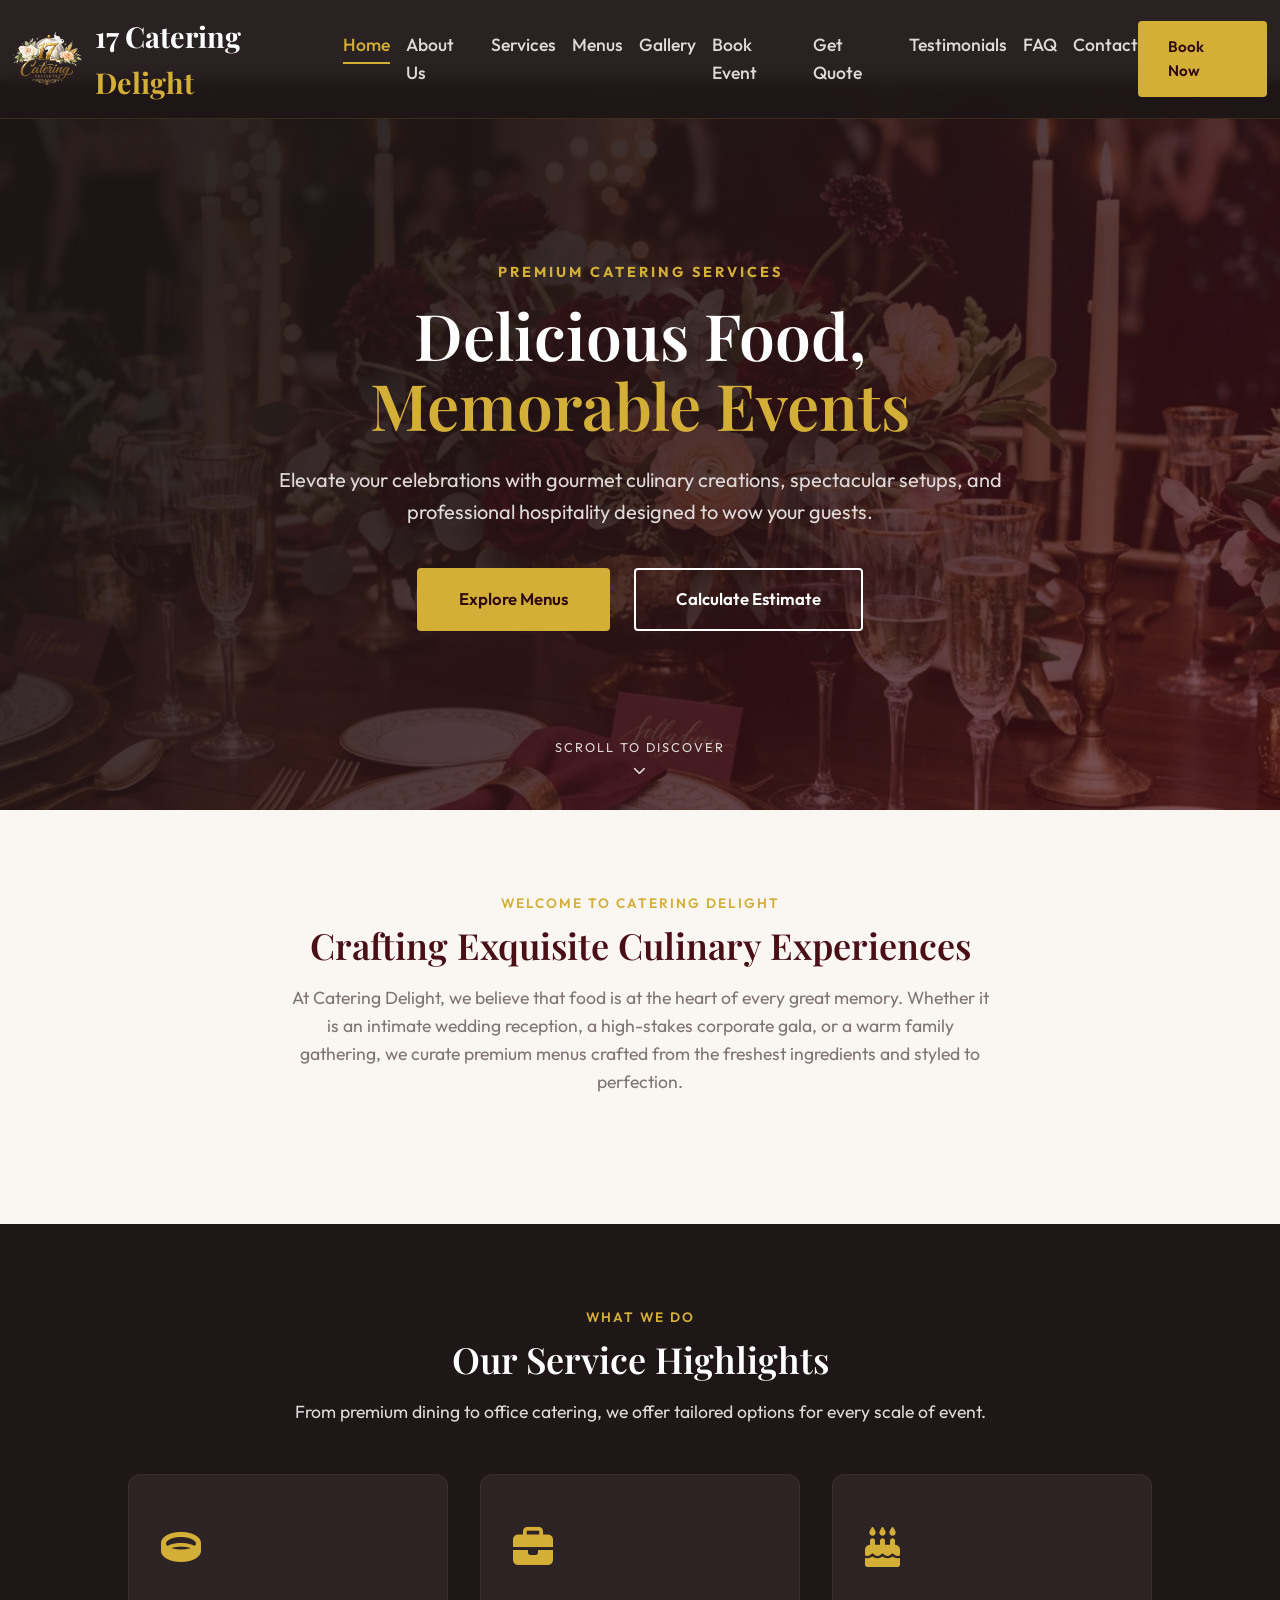
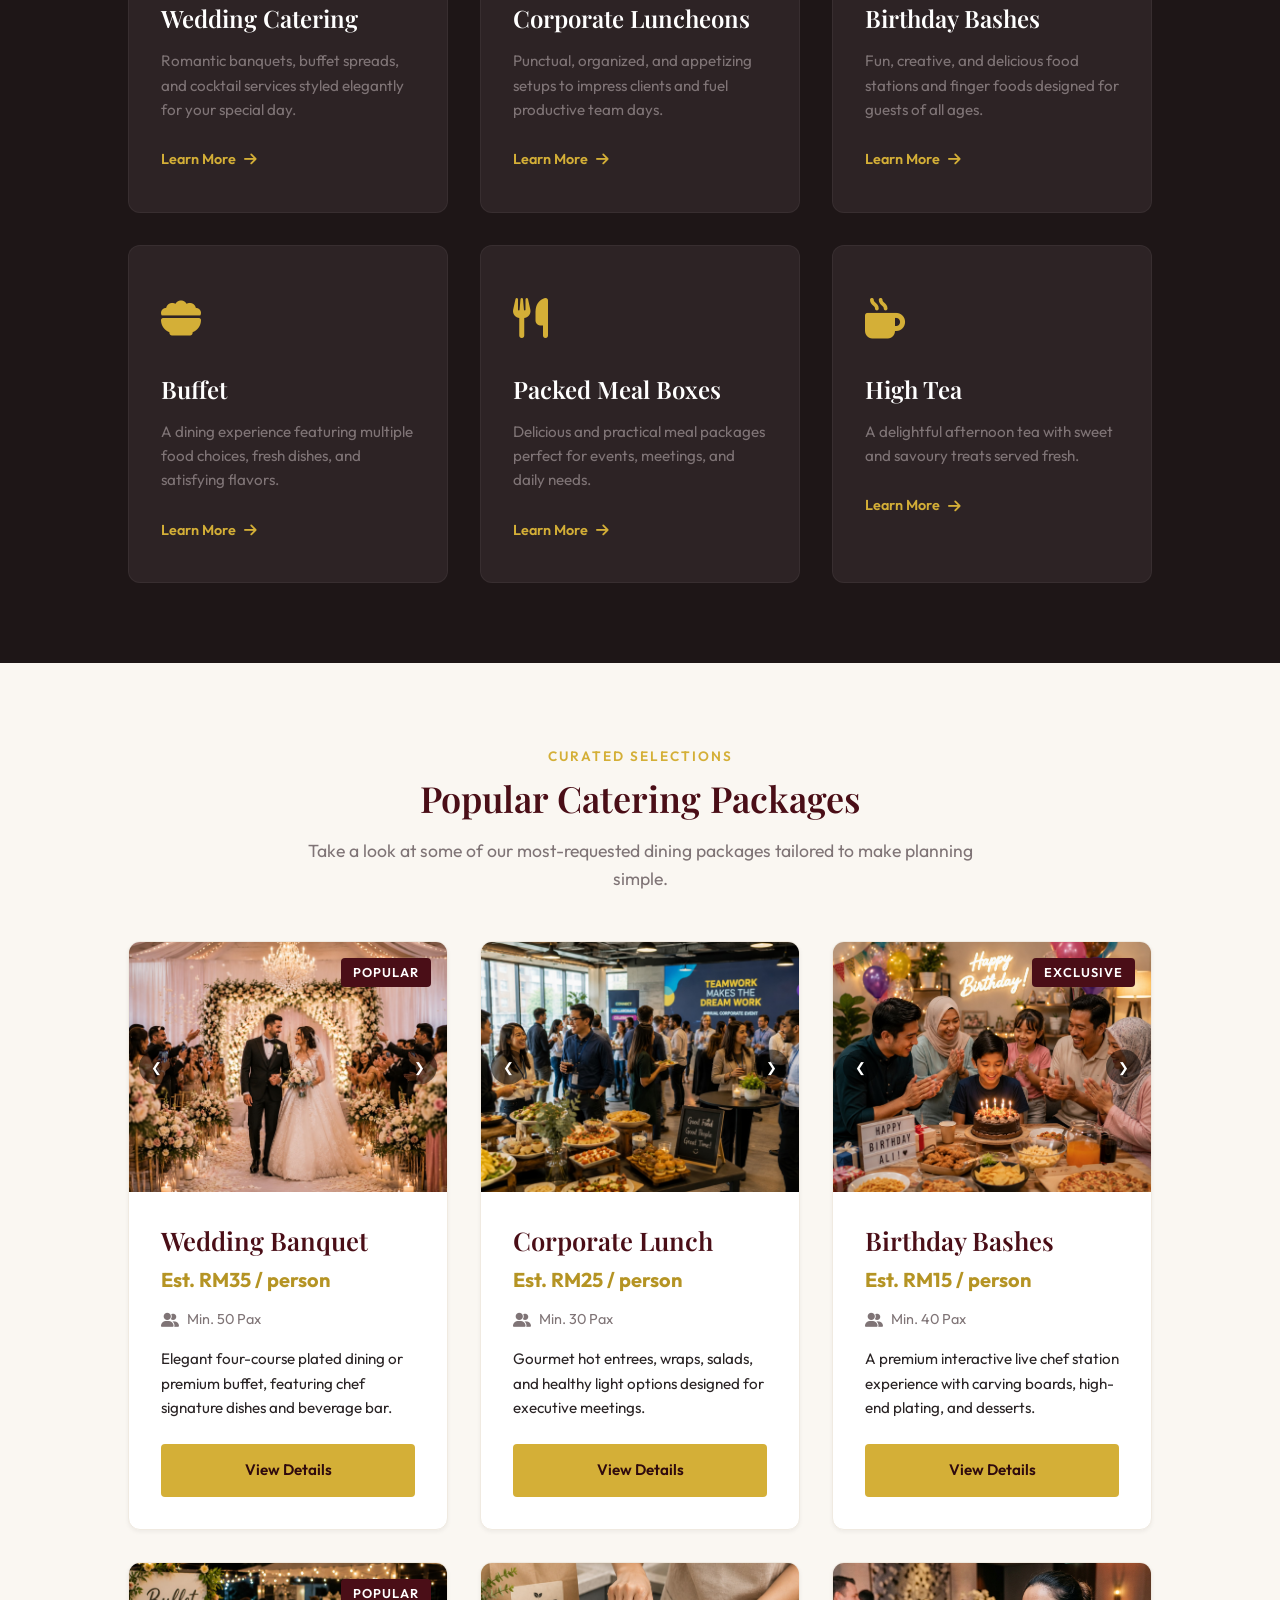
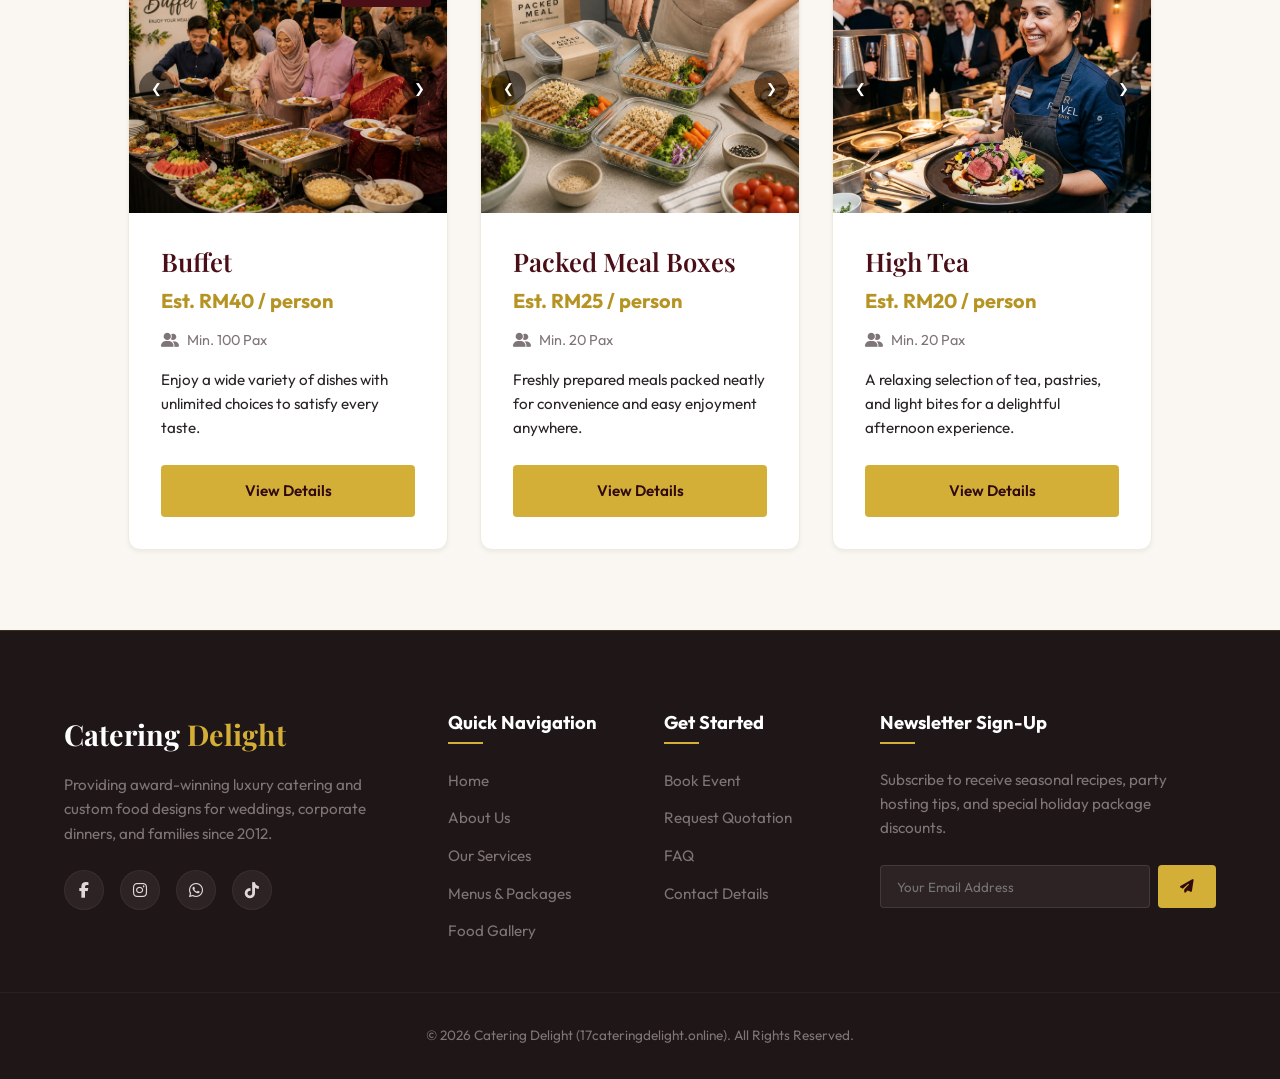
==== commit 941a5e00: "Update 01_homepage.html" ====
--- a/01_homepage.html
+++ b/01_homepage.html
@@ -88,6 +88,7 @@
     </ul>
   </div>
 
+	
   <!-- Main Content Container -->
   <main class="main-content">
 
--- a/index.css
+++ b/index.css
@@ -214,7 +214,7 @@
   justify-content: center;
   font-family: var(--font-body);
   font-weight: 600;
-  padding: 0.75rem 1.25rem;
+  padding: 0.75rem 1.75rem;
   border-radius: var(--radius-sm);
   cursor: pointer;
   transition: all var(--transition-fast);
@@ -368,7 +368,7 @@
   bottom: 0;
   left: 0;
   width: 0;
-  height: 2.5px;
+  height: 2px;
   background-color: var(--gold-main);
   transition: width var(--transition-fast);
 }
@@ -391,6 +391,7 @@
   font-size: 1.5rem;
   cursor: pointer;
 }
+
 
 /* Mobile Overlay Menu */
 .mobile-nav-overlay {
@@ -2101,7 +2102,14 @@
 
 @media screen and (max-width: 1024px) {
 
-  /* Navigation — tablet keeps navbar; mobile handled separately below */
+  /* Navigation */
+  .navbar {
+    display: none;
+  }
+
+  .mobile-nav-toggle {
+    display: block !important;
+  }
 
   h1.page-heading {
     font-size: 2.25rem;
@@ -2253,18 +2261,13 @@
     font-size: 1.85rem;
   }
 
-  /* Mobile only: hide navbar, show hamburger */
   .navbar {
-    display: none !important;
+    display: none;
   }
 
   .mobile-nav-toggle {
-    display: block !important;
-  }
-
-  /* Also hide tablet-specific nav items on mobile */
-  .nav-more-dropdown { display: none !important; }
-  .nav-desktop-only  { display: none !important; }
+    display: block;
+  }
 
   .hero-title {
     font-size: 2.5rem;
@@ -2474,47 +2477,132 @@
     }
 }
 
-/* Desktop: show all links normally, hide tablet dropdown */
-@media screen and (min-width: 1181px) {
-  .nav-more-dropdown { display: none !important; }
-  .nav-desktop-only  { display: list-item; }
-}
-
-/* Tablet / iPad (portrait + landscape) */
-@media screen and (min-width: 769px) and (max-width: 1180px) {
-
-  /* Force navbar visible — overrides the max-width:1024px rule above */
-  .navbar {
-    display: flex !important;
-  }
-
-  .mobile-nav-toggle {
-    display: none !important;
-  }
-
-  .header-container {
-    padding: 0.6rem 1%;
-  }
-
-  .brand-logo {
-    width: 55px;
-    height: 55px;
-  }
-
-  .brand-name {
-    font-size: 1.3rem;
-  }
-
-  .nav-menu {
-    gap: 0.5rem;
+/* ===============================
+   MOBILE HAMBURGER MENU FIX
+================================ */
+
+
+.mobile-nav-toggle {
+
+    display: none;
+    background: none;
+    border: none;
+    color: white;
+    font-size: 1.8rem;
+    cursor: pointer;
+
+}
+
+
+
+.mobile-nav-overlay {
+
+    position: fixed;
+    top: 0;
+    left: -100%;
+
+    width: 100%;
+    height: 100vh;
+
+    background-color: var(--charcoal);
+
+    z-index: 9999;
+
+    padding: 2rem;
+
+    transition: left 0.4s ease;
+
+}
+
+
+
+.mobile-nav-overlay.open {
+
+    left: 0;
+
+}
+
+
+
+.mobile-overlay-header {
+
+    display: flex;
+
+    justify-content: space-between;
+
     align-items: center;
-  }
-
-  .nav-link {
-    font-size: 0.85rem;
-  }
-
-  .header-ctas .btn {
-    padding: 0.6rem 1rem;
-    font-size: 0.85rem;
-  }
+
+}
+
+
+
+.mobile-close-btn {
+
+    background: none;
+
+    border: none;
+
+    color: white;
+
+    font-size: 2rem;
+
+    cursor: pointer;
+
+}
+
+
+
+.mobile-menu {
+
+    list-style: none;
+
+    padding: 0;
+
+    margin-top: 3rem;
+
+}
+
+
+
+.mobile-link {
+
+    display: block;
+
+    color: white;
+
+    text-decoration: none;
+
+    font-size: 1.2rem;
+
+    padding: 1rem 0;
+
+}
+
+
+
+
+@media (max-width:1024px){
+
+
+    .navbar {
+
+        display:none;
+
+    }
+
+
+    .btn-header-cta {
+
+        display:none;
+
+    }
+
+
+    .mobile-nav-toggle {
+
+        display:block !important;
+
+    }
+
+
+}
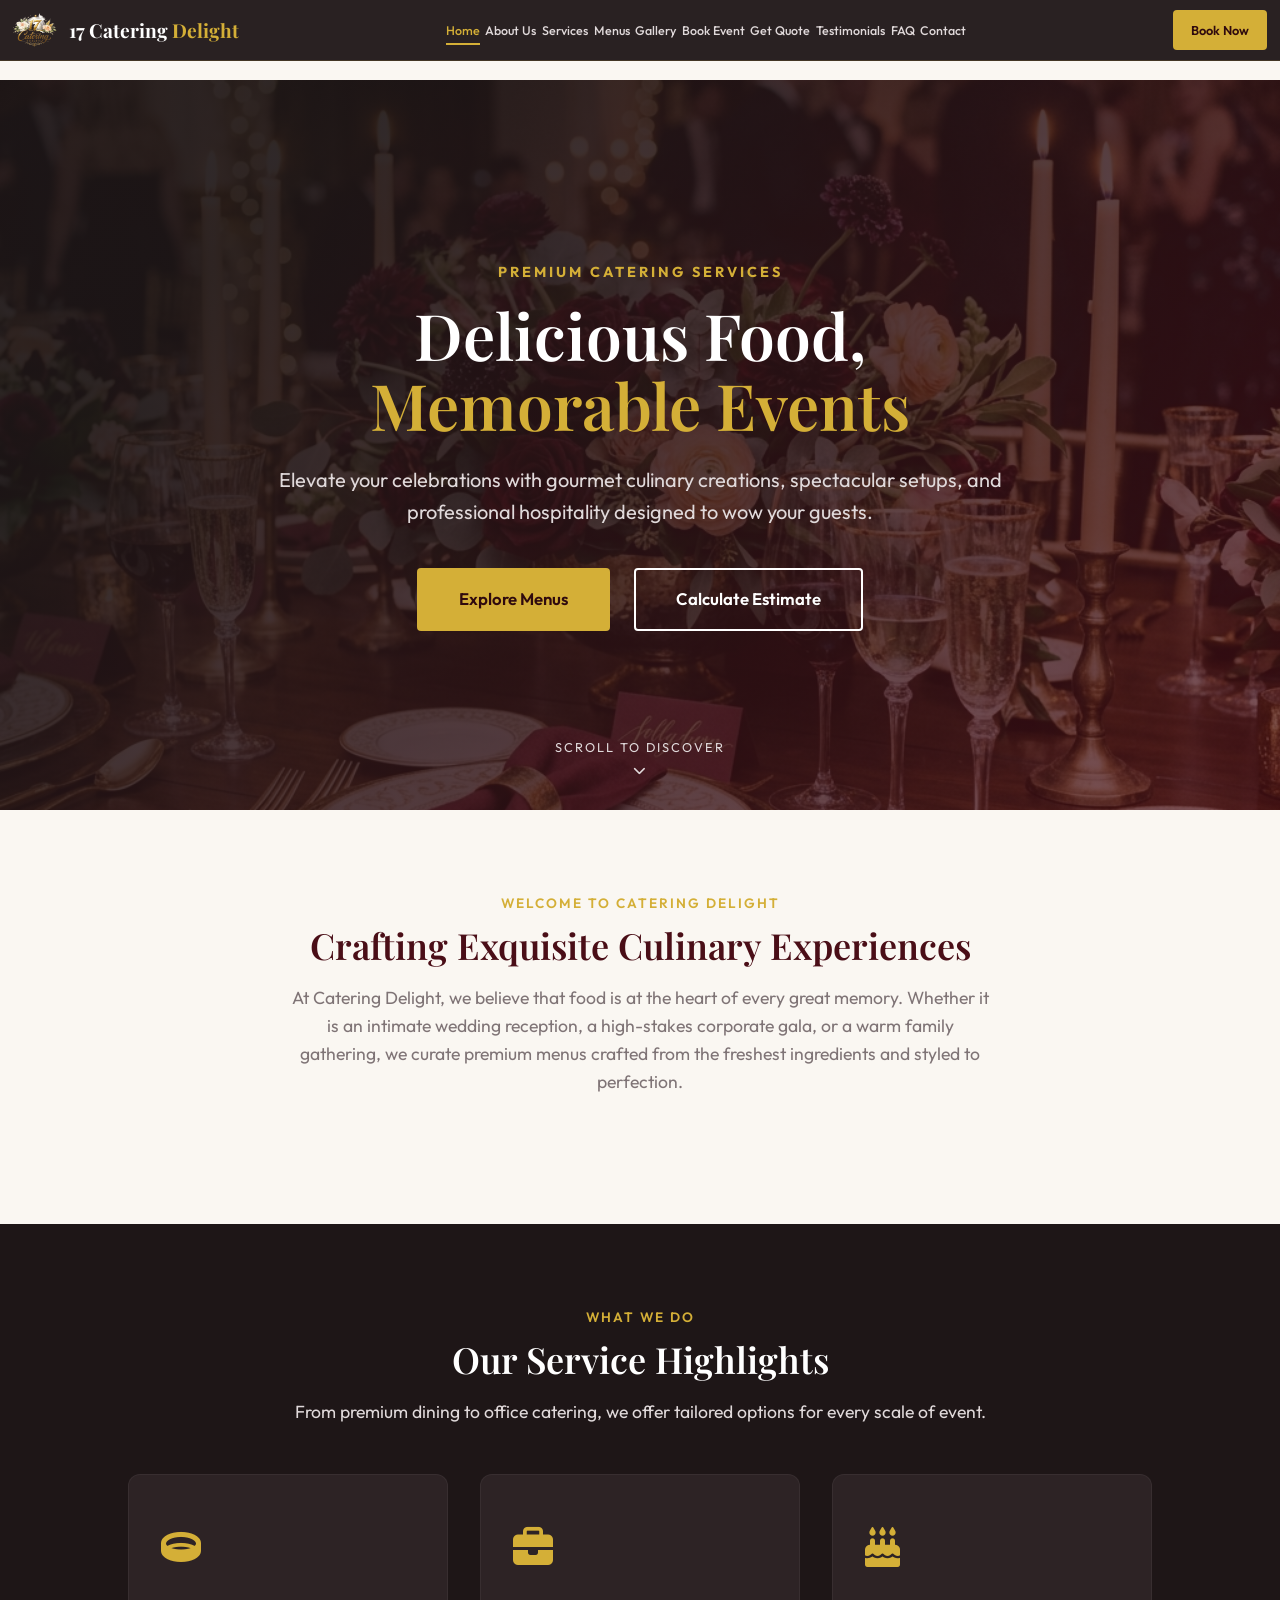
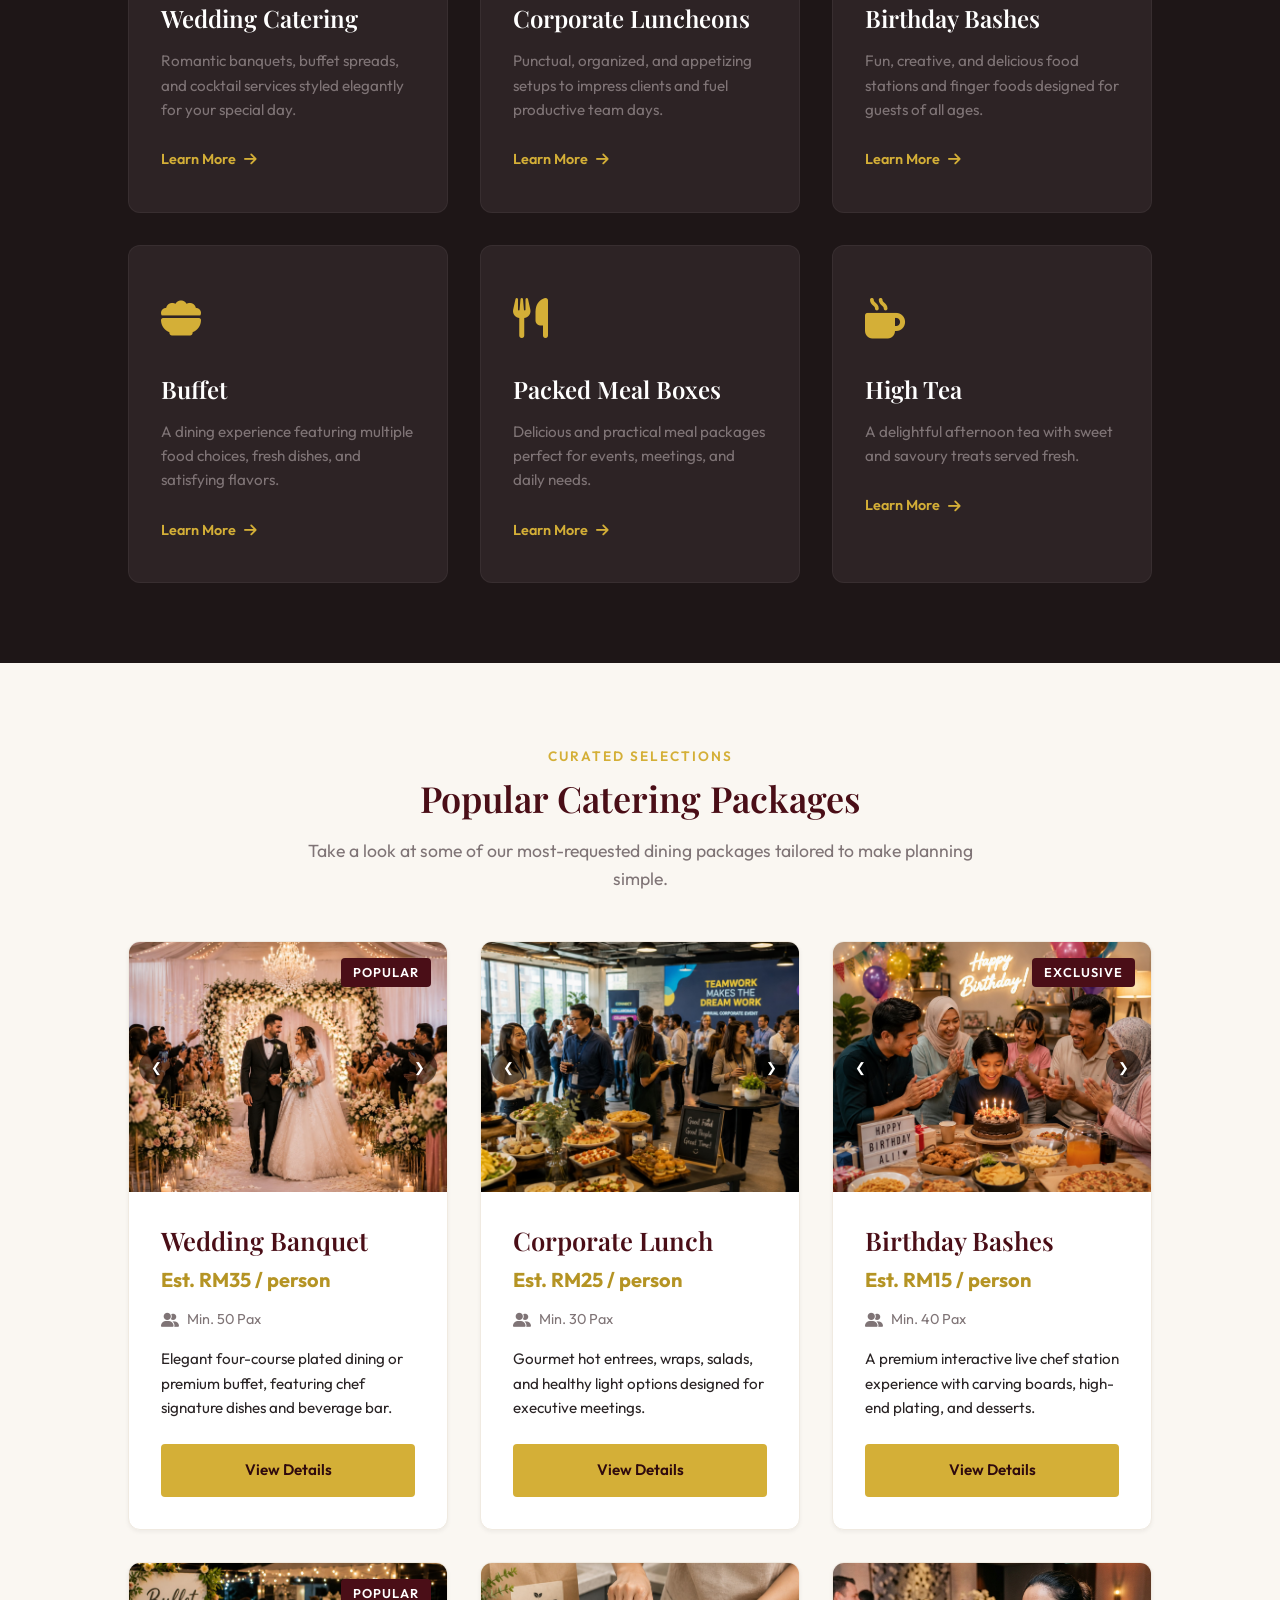
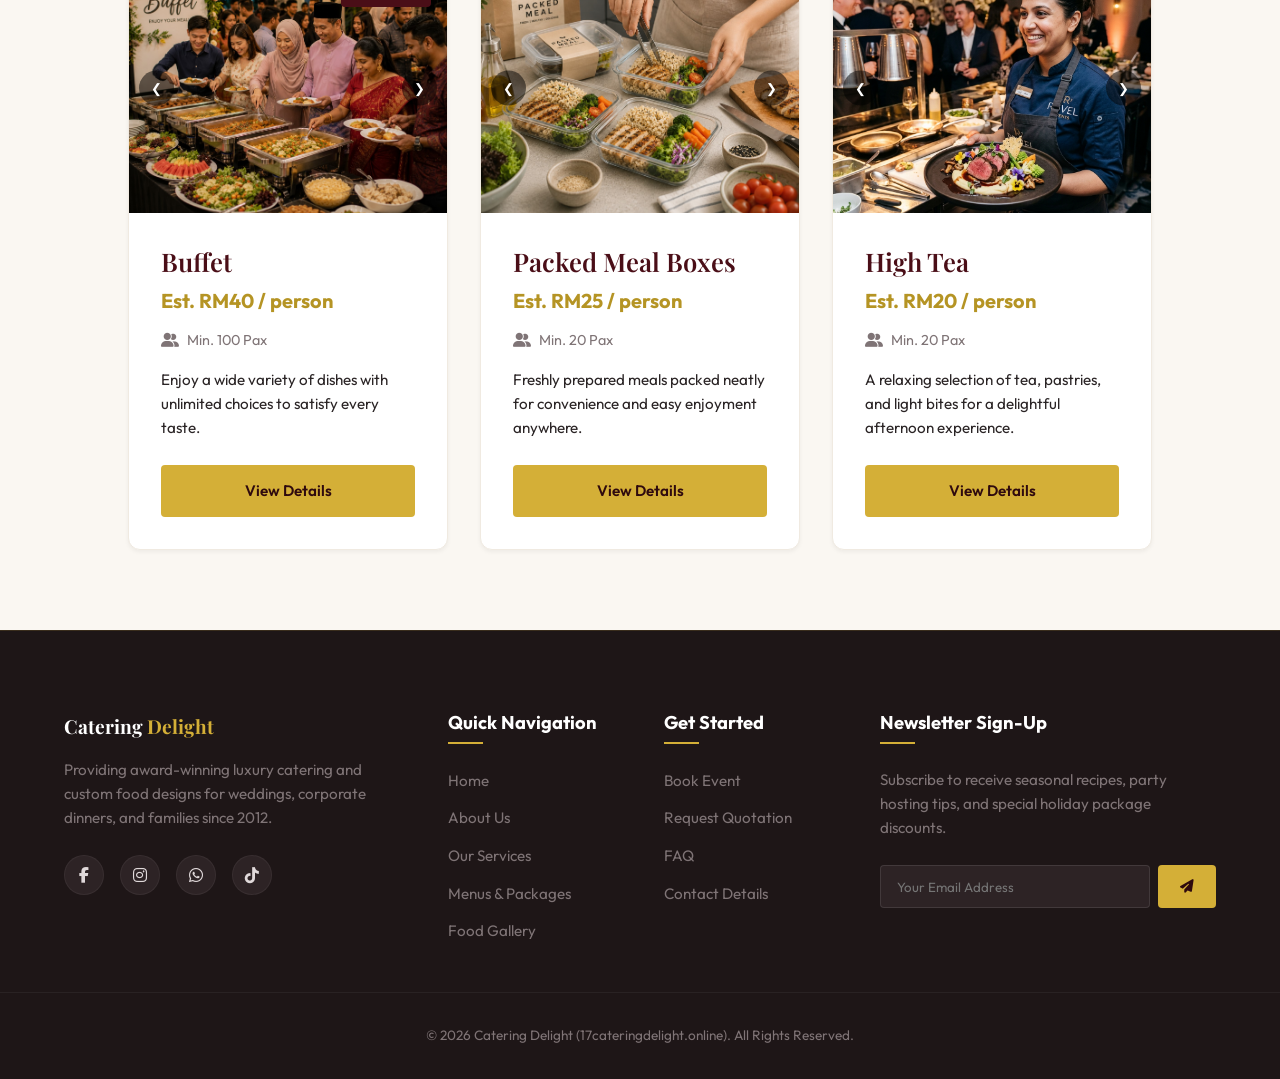
==== commit 1cc6e374: "Update 01_homepage.html" ====
--- a/01_homepage.html
+++ b/01_homepage.html
@@ -70,10 +70,6 @@
 
   <!-- Mobile Overlay Navigation -->
   <div class="mobile-nav-overlay" id="mobile-overlay">
-    <div class="mobile-overlay-header">
-      <span class="brand-name">Catering <span class="gold-text">Delight</span></span>
-      <button class="mobile-close-btn" id="mobile-close"><i class="fa-solid fa-xmark"></i></button>
-    </div>
     <ul class="mobile-menu">
       <li><a href="01_homepage.html" class="mobile-link active">Home</a></li>
       <li><a href="02_about_us.html" class="mobile-link">About Us</a></li>
--- a/index.css
+++ b/index.css
@@ -2481,128 +2481,90 @@
    MOBILE HAMBURGER MENU FIX
 ================================ */
 
-
 .mobile-nav-toggle {
-
     display: none;
     background: none;
     border: none;
-    color: white;
+    color: grey;
     font-size: 1.8rem;
     cursor: pointer;
-
-}
-
+}
 
 
 .mobile-nav-overlay {
-
     position: fixed;
-    top: 0;
-    left: -100%;
-
+    top: var(--header-height, 95px); /* adjust to match your actual header height */
+    left: 0;
     width: 100%;
-    height: 100vh;
-
+    height: 0;
+    overflow: hidden;
     background-color: var(--charcoal);
-
     z-index: 9999;
-
-    padding: 2rem;
-
-    transition: left 0.4s ease;
-
-}
-
-
+    padding: 0 3rem;
+    transition: height 0.4s ease, padding 0.4s ease;
+}
 
 .mobile-nav-overlay.open {
-
-    left: 0;
-
-}
-
-
-
-.mobile-overlay-header {
-
-    display: flex;
-
-    justify-content: space-between;
-
-    align-items: center;
-
-}
-
-
-
-.mobile-close-btn {
-
-    background: none;
-
-    border: none;
-
+    height: calc(100vh - var(--header-height, 95px));
+    padding: 3rem;
+    overflow-y: auto;
+}
+
+
+.mobile-menu {
+    list-style: none;
+    padding: 0;
+    margin-top: 0;
+}
+
+.mobile-link {
+    display: block;
     color: white;
-
-    font-size: 2rem;
-
-    cursor: pointer;
-
-}
-
-
-
-.mobile-menu {
-
-    list-style: none;
-
-    padding: 0;
-
-    margin-top: 3rem;
-
-}
-
-
-
-.mobile-link {
-
-    display: block;
-
-    color: white;
-
     text-decoration: none;
-
     font-size: 1.2rem;
-
-    padding: 1rem 0;
-
-}
-
-
-
+    padding: 0rem 0;
+}
 
 @media (max-width:1024px){
-
-
     .navbar {
-
-        display:none;
-
+        display: none;
     }
-
-
-    .btn-header-cta {
-
-        display:none;
-
+    .mobile-nav-toggle {
+        display: block !important;
     }
-
-
-    .mobile-nav-toggle {
-
-        display:block !important;
-
-    }
-
-
-}
+}
+
+
+/* ==========================================================================
+   iPad Landscape — shrink navbar to fit on one line
+   Targets: 1025px–1366px wide AND landscape orientation
+   ========================================================================== */
+@media screen and (min-width: 1025px) and (max-width: 1366px) and (orientation: landscape) {
+
+  .header-container {
+    padding: 0.5rem 1%;
+  }
+
+  .brand-logo {
+    height: 44px;
+    width: 44px;
+  }
+
+  .brand-name {
+    font-size: 1.2rem;
+  }
+
+  .nav-menu {
+    gap: 0.35rem;
+  }
+
+  .nav-link {
+    font-size: 0.78rem;
+    padding: 0.4rem 0;
+  }
+
+  .btn-header-cta {
+    padding: 0.5rem 1rem;
+    font-size: 0.8rem;
+  }
+}
